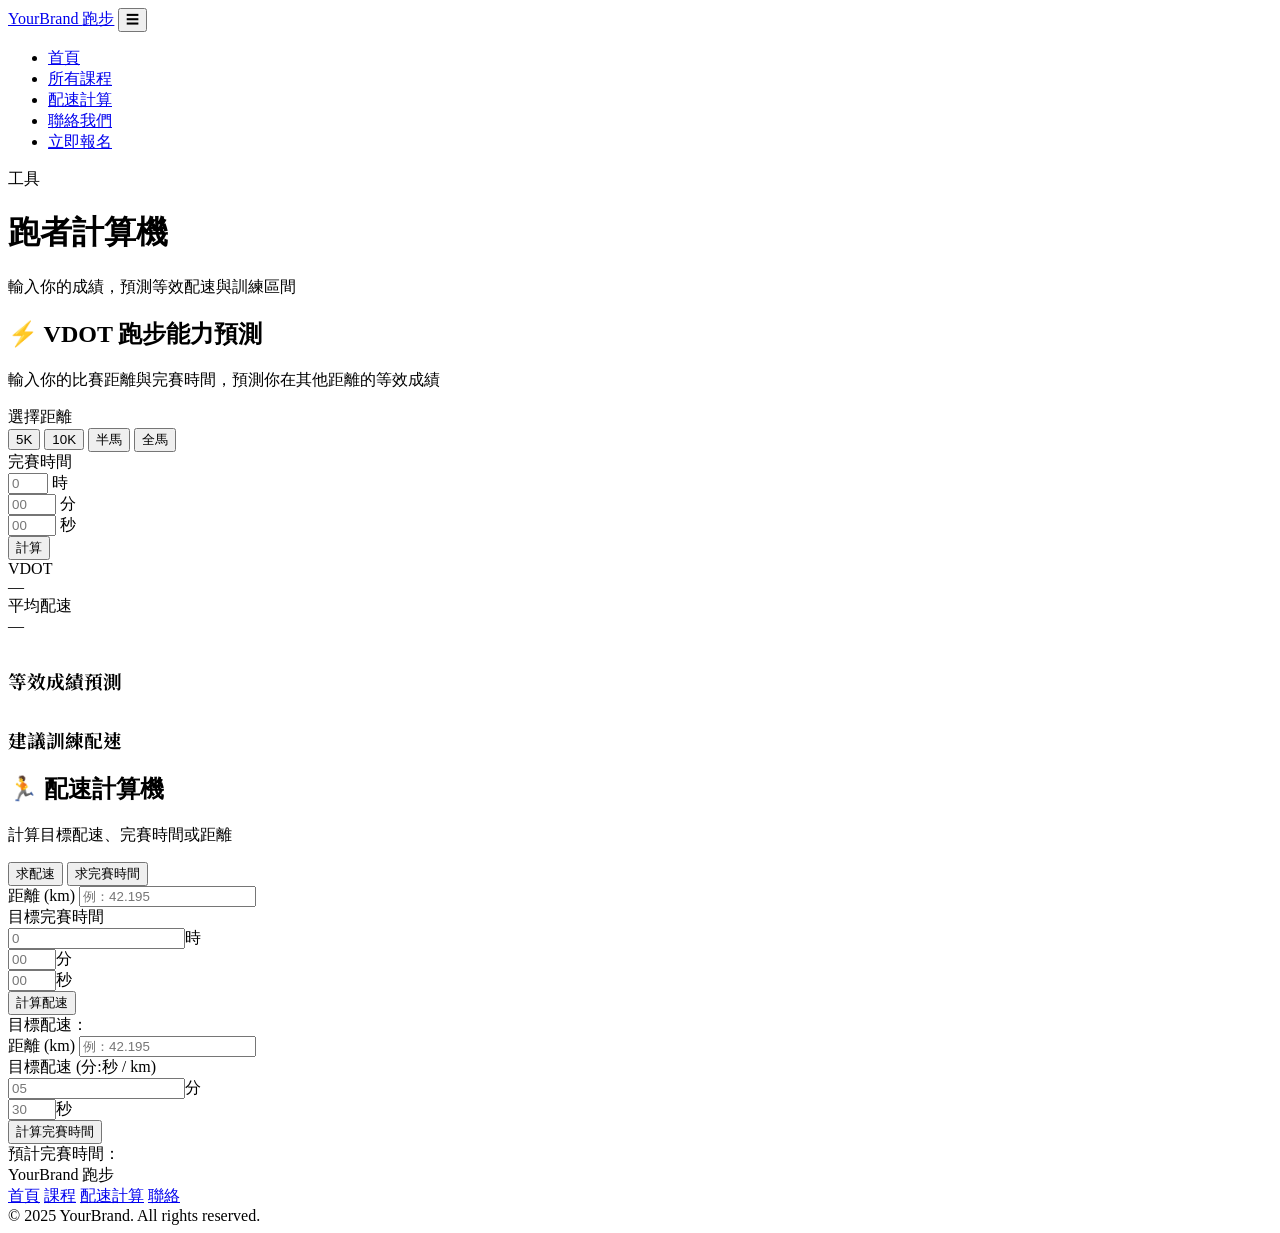
==== calculator.html @ 252d3257 "Add files via upload" ====
<!DOCTYPE html>
<html lang="zh-TW">
<head>
<meta charset="UTF-8">
<meta name="viewport" content="width=device-width, initial-scale=1.0">
<title>配速計算機 - YourBrand 跑步</title>
<link rel="stylesheet" href="css/style.css">
<link href="https://fonts.googleapis.com/css2?family=Noto+Serif+TC:wght@400;700;900&family=Noto+Sans+TC:wght@300;400;500;700&family=DM+Serif+Display&display=swap" rel="stylesheet">
</head>
<body>

<nav id="navbar">
  <a href="index.html" class="nav-logo">YourBrand <span>跑步</span></a>
  <button class="hamburger" id="hamburger">&#9776;</button>
  <ul class="nav-links" id="nav-links">
    <li><a href="index.html">首頁</a></li>
    <li><a href="courses.html">所有課程</a></li>
    <li><a href="calculator.html">配速計算</a></li>
    <li><a href="contact.html">聯絡我們</a></li>
    <li><a href="courses.html" class="nav-cta">立即報名</a></li>
  </ul>
</nav>

<div class="page-header">
  <div class="section-label light">工具</div>
  <h1 class="page-title">跑者計算機</h1>
  <p class="page-sub">輸入你的成績，預測等效配速與訓練區間</p>
</div>

<section class="calc-section">
  <!-- VDOT Calculator -->
  <div class="calc-card reveal">
    <h2 class="calc-title">⚡ VDOT 跑步能力預測</h2>
    <p class="calc-sub">輸入你的比賽距離與完賽時間，預測你在其他距離的等效成績</p>

    <div class="calc-form">
      <div class="form-row">
        <label>選擇距離</label>
        <div class="distance-btns">
          <button class="dist-btn active" data-dist="5">5K</button>
          <button class="dist-btn" data-dist="10">10K</button>
          <button class="dist-btn" data-dist="21.0975">半馬</button>
          <button class="dist-btn" data-dist="42.195">全馬</button>
        </div>
      </div>
      <div class="form-row">
        <label>完賽時間</label>
        <div class="time-inputs">
          <div class="time-input-wrap">
            <input type="number" id="hours" min="0" max="9" placeholder="0" />
            <span>時</span>
          </div>
          <div class="time-input-wrap">
            <input type="number" id="minutes" min="0" max="59" placeholder="00" />
            <span>分</span>
          </div>
          <div class="time-input-wrap">
            <input type="number" id="seconds" min="0" max="59" placeholder="00" />
            <span>秒</span>
          </div>
        </div>
      </div>
      <button class="btn-primary calc-btn" onclick="calcVDOT()">計算</button>
    </div>

    <div id="vdot-result" class="calc-result hidden">
      <div class="result-header">
        <div class="result-vdot">
          <div class="result-label">VDOT</div>
          <div class="result-num" id="vdot-value">—</div>
        </div>
        <div class="result-pace">
          <div class="result-label">平均配速</div>
          <div class="result-num" id="avg-pace">—</div>
        </div>
      </div>
      <h3 style="margin:32px 0 16px;font-family:'Noto Serif TC',serif;">等效成績預測</h3>
      <div class="equiv-grid" id="equiv-grid"></div>
      <h3 style="margin:32px 0 16px;font-family:'Noto Serif TC',serif;">建議訓練配速</h3>
      <div class="training-zones" id="training-zones"></div>
    </div>
  </div>

  <!-- Pace Calculator -->
  <div class="calc-card reveal">
    <h2 class="calc-title">🏃 配速計算機</h2>
    <p class="calc-sub">計算目標配速、完賽時間或距離</p>

    <div class="tab-btns">
      <button class="tab-btn active" onclick="switchTab('pace')">求配速</button>
      <button class="tab-btn" onclick="switchTab('time')">求完賽時間</button>
    </div>

    <!-- Tab: 求配速 -->
    <div id="tab-pace" class="tab-content">
      <div class="form-row">
        <label>距離 (km)</label>
        <input type="number" id="p-dist" placeholder="例：42.195" step="0.001" />
      </div>
      <div class="form-row">
        <label>目標完賽時間</label>
        <div class="time-inputs">
          <div class="time-input-wrap"><input type="number" id="p-h" placeholder="0" min="0" /><span>時</span></div>
          <div class="time-input-wrap"><input type="number" id="p-m" placeholder="00" min="0" max="59" /><span>分</span></div>
          <div class="time-input-wrap"><input type="number" id="p-s" placeholder="00" min="0" max="59" /><span>秒</span></div>
        </div>
      </div>
      <button class="btn-primary calc-btn" onclick="calcPace()">計算配速</button>
      <div id="pace-result" class="simple-result hidden">
        目標配速：<strong id="pace-output"></strong>
      </div>
    </div>

    <!-- Tab: 求完賽時間 -->
    <div id="tab-time" class="tab-content hidden">
      <div class="form-row">
        <label>距離 (km)</label>
        <input type="number" id="t-dist" placeholder="例：42.195" step="0.001" />
      </div>
      <div class="form-row">
        <label>目標配速 (分:秒 / km)</label>
        <div class="time-inputs">
          <div class="time-input-wrap"><input type="number" id="t-m" placeholder="05" min="0" /><span>分</span></div>
          <div class="time-input-wrap"><input type="number" id="t-s" placeholder="30" min="0" max="59" /><span>秒</span></div>
        </div>
      </div>
      <button class="btn-primary calc-btn" onclick="calcTime()">計算完賽時間</button>
      <div id="time-result" class="simple-result hidden">
        預計完賽時間：<strong id="time-output"></strong>
      </div>
    </div>
  </div>
</section>

<footer>
  <div class="footer-inner">
    <div class="footer-brand">YourBrand 跑步</div>
    <div class="footer-links-group">
      <a href="index.html">首頁</a>
      <a href="courses.html">課程</a>
      <a href="calculator.html">配速計算</a>
      <a href="contact.html">聯絡</a>
    </div>
    <div class="footer-copy">© 2025 YourBrand. All rights reserved.</div>
  </div>
</footer>

<script src="js/main.js"></script>
<script>
// ── VDOT Logic ──
let selectedDist = 5;
document.querySelectorAll('.dist-btn').forEach(btn => {
  btn.addEventListener('click', () => {
    document.querySelectorAll('.dist-btn').forEach(b => b.classList.remove('active'));
    btn.classList.add('active');
    selectedDist = parseFloat(btn.dataset.dist);
  });
});

function calcVDOT() {
  const h = parseInt(document.getElementById('hours').value) || 0;
  const m = parseInt(document.getElementById('minutes').value) || 0;
  const s = parseInt(document.getElementById('seconds').value) || 0;
  const totalSec = h * 3600 + m * 60 + s;
  if (totalSec === 0) { alert('請輸入完賽時間'); return; }

  const dist = selectedDist * 1000; // meters
  const t = totalSec / 60; // minutes

  // Jack Daniels VDOT formula
  const vo2 = (-4.60 + 0.182258 * (dist / t) + 0.000104 * Math.pow(dist / t, 2));
  const pct  = (0.8 + 0.1894393 * Math.exp(-0.012778 * t) + 0.2989558 * Math.exp(-0.1932605 * t));
  const vdot = Math.round(vo2 / pct * 10) / 10;

  document.getElementById('vdot-value').textContent = vdot.toFixed(1);
  const pacePerKm = totalSec / (selectedDist);
  document.getElementById('avg-pace').textContent = formatPace(pacePerKm) + '/km';

  // Equivalent races
  const races = [
    { name: '1500m', dist: 1.5 },
    { name: '3000m', dist: 3 },
    { name: '5K', dist: 5 },
    { name: '10K', dist: 10 },
    { name: '半馬', dist: 21.0975 },
    { name: '全馬', dist: 42.195 },
  ];

  const equivGrid = document.getElementById('equiv-grid');
  equivGrid.innerHTML = '';
  races.forEach(r => {
    const predSec = predictTime(vdot, r.dist);
    const el = document.createElement('div');
    el.className = 'equiv-item';
    el.innerHTML = `<div class="equiv-dist">${r.name}</div><div class="equiv-time">${formatTime(predSec)}</div><div class="equiv-pace">${formatPace(predSec / r.dist)}/km</div>`;
    equivGrid.appendChild(el);
  });

  // Training zones (Jack Daniels)
  const zones = [
    { name: 'E 輕鬆跑', pct: [0.59, 0.74], desc: '日常有氧基礎訓練' },
    { name: 'M 馬拉松配速', pct: [0.75, 0.84], desc: '馬拉松比賽配速練習' },
    { name: 'T 節奏跑', pct: [0.83, 0.88], desc: '提升乳酸閾值' },
    { name: 'I 間歇跑', pct: [0.95, 1.00], desc: '提升最大攝氧量' },
    { name: 'R 重複跑', pct: [1.05, 1.15], desc: '提升跑步經濟性' },
  ];

  const zoneEl = document.getElementById('training-zones');
  zoneEl.innerHTML = '';
  const maxPace = pacePerKm;
  zones.forEach(z => {
    const fastPace = maxPace / z.pct[1];
    const slowPace = maxPace / z.pct[0];
    const el = document.createElement('div');
    el.className = 'zone-item';
    el.innerHTML = `
      <div class="zone-name">${z.name}</div>
      <div class="zone-pace">${formatPace(fastPace)} – ${formatPace(slowPace)} /km</div>
      <div class="zone-desc">${z.desc}</div>`;
    zoneEl.appendChild(el);
  });

  document.getElementById('vdot-result').classList.remove('hidden');
}

function predictTime(vdot, dist) {
  // Approximate: iterate to find time T where VDOT matches
  const d = dist * 1000;
  let lo = 60, hi = 36000, mid;
  for (let i = 0; i < 50; i++) {
    mid = (lo + hi) / 2;
    const t = mid / 60;
    const v2 = (-4.60 + 0.182258 * (d / t) + 0.000104 * Math.pow(d / t, 2));
    const p  = (0.8 + 0.1894393 * Math.exp(-0.012778 * t) + 0.2989558 * Math.exp(-0.1932605 * t));
    const v = v2 / p;
    if (v > vdot) lo = mid; else hi = mid;
  }
  return Math.round(mid);
}

function formatTime(sec) {
  const h = Math.floor(sec / 3600);
  const m = Math.floor((sec % 3600) / 60);
  const s = Math.floor(sec % 60);
  if (h > 0) return `${h}:${String(m).padStart(2,'0')}:${String(s).padStart(2,'0')}`;
  return `${m}:${String(s).padStart(2,'0')}`;
}

function formatPace(secPerKm) {
  const m = Math.floor(secPerKm / 60);
  const s = Math.floor(secPerKm % 60);
  return `${m}'${String(s).padStart(2,'0')}"`;
}

// ── Pace Calculator ──
function switchTab(tab) {
  document.querySelectorAll('.tab-btn').forEach((b,i) => b.classList.toggle('active', (i===0&&tab==='pace')||(i===1&&tab==='time')));
  document.getElementById('tab-pace').classList.toggle('hidden', tab !== 'pace');
  document.getElementById('tab-time').classList.toggle('hidden', tab !== 'time');
}

function calcPace() {
  const dist = parseFloat(document.getElementById('p-dist').value);
  const h = parseInt(document.getElementById('p-h').value) || 0;
  const m = parseInt(document.getElementById('p-m').value) || 0;
  const s = parseInt(document.getElementById('p-s').value) || 0;
  const totalSec = h * 3600 + m * 60 + s;
  if (!dist || !totalSec) { alert('請填入距離與時間'); return; }
  const pacePerKm = totalSec / dist;
  document.getElementById('pace-output').textContent = formatPace(pacePerKm) + ' / km';
  document.getElementById('pace-result').classList.remove('hidden');
}

function calcTime() {
  const dist = parseFloat(document.getElementById('t-dist').value);
  const pm = parseInt(document.getElementById('t-m').value) || 0;
  const ps = parseInt(document.getElementById('t-s').value) || 0;
  const pacePerKm = pm * 60 + ps;
  if (!dist || !pacePerKm) { alert('請填入距離與配速'); return; }
  const totalSec = pacePerKm * dist;
  document.getElementById('time-output').textContent = formatTime(totalSec);
  document.getElementById('time-result').classList.remove('hidden');
}
</script>
</body>
</html>
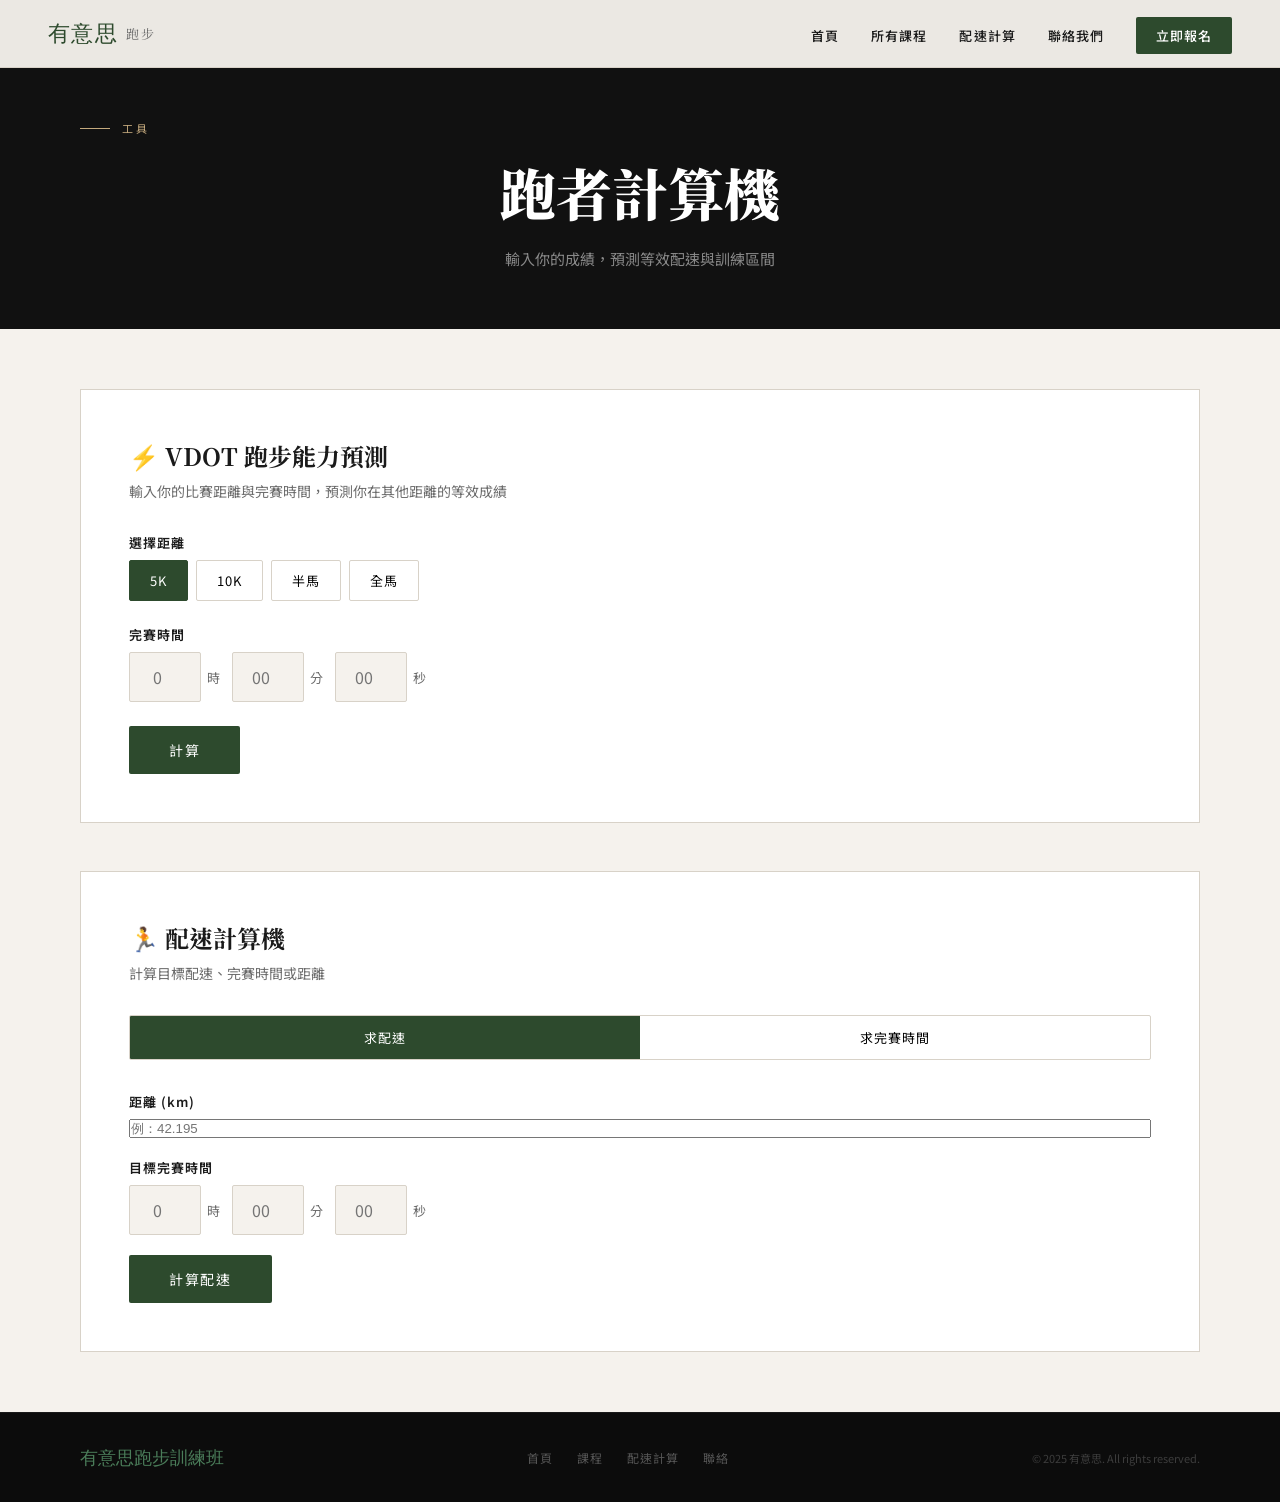
==== commit 57fcccdc: "Add files via upload" ====
--- a/calculator.html
+++ b/calculator.html
@@ -3,14 +3,14 @@
 <head>
 <meta charset="UTF-8">
 <meta name="viewport" content="width=device-width, initial-scale=1.0">
-<title>配速計算機 - YourBrand 跑步</title>
+<title>配速計算機 - 有意思跑步訓練班</title>
 <link rel="stylesheet" href="css/style.css">
 <link href="https://fonts.googleapis.com/css2?family=Noto+Serif+TC:wght@400;700;900&family=Noto+Sans+TC:wght@300;400;500;700&family=DM+Serif+Display&display=swap" rel="stylesheet">
 </head>
 <body>
 
 <nav id="navbar">
-  <a href="index.html" class="nav-logo">YourBrand <span>跑步</span></a>
+  <a href="index.html" class="nav-logo">有意思 <span>跑步</span></a>
   <button class="hamburger" id="hamburger">&#9776;</button>
   <ul class="nav-links" id="nav-links">
     <li><a href="index.html">首頁</a></li>
@@ -134,14 +134,14 @@
 
 <footer>
   <div class="footer-inner">
-    <div class="footer-brand">YourBrand 跑步</div>
+    <div class="footer-brand">有意思跑步訓練班</div>
     <div class="footer-links-group">
       <a href="index.html">首頁</a>
       <a href="courses.html">課程</a>
       <a href="calculator.html">配速計算</a>
       <a href="contact.html">聯絡</a>
     </div>
-    <div class="footer-copy">© 2025 YourBrand. All rights reserved.</div>
+    <div class="footer-copy">© 2025 有意思. All rights reserved.</div>
   </div>
 </footer>
 
--- a/css/style.css
+++ b/css/style.css
@@ -0,0 +1,457 @@
+:root {
+  --black: #111111;
+  --off-white: #f5f2ed;
+  --cream: #ede9e0;
+  --earth: #8b6f47;
+  --earth-light: #c4a97d;
+  --forest: #2d4a2d;
+  --forest-light: #4a7c59;
+  --rust: #b85c38;
+  --text: #1a1a1a;
+  --muted: #6b6b6b;
+  --border: #d8d2c8;
+}
+
+* { margin: 0; padding: 0; box-sizing: border-box; }
+html { scroll-behavior: smooth; }
+body { font-family: 'Noto Sans TC', sans-serif; background: var(--off-white); color: var(--text); overflow-x: hidden; }
+img { max-width: 100%; display: block; }
+
+/* ── NAV ── */
+nav {
+  position: fixed; top: 0; left: 0; right: 0; z-index: 100;
+  display: flex; align-items: center; justify-content: space-between;
+  padding: 0 48px; height: 68px;
+  background: rgba(245,242,237,0.96);
+  backdrop-filter: blur(12px);
+  border-bottom: 1px solid var(--border);
+  transition: box-shadow .3s;
+}
+nav.scrolled { box-shadow: 0 2px 20px rgba(0,0,0,0.08); }
+.nav-logo {
+  font-family: 'DM Serif Display', serif;
+  font-size: 22px; letter-spacing: 0.06em;
+  color: var(--forest); text-decoration: none;
+  display: flex; align-items: center; gap: 8px;
+}
+.nav-logo span {
+  font-family: 'Noto Serif TC', serif;
+  font-size: 13px; color: var(--muted);
+  font-weight: 400; letter-spacing: 0.15em;
+}
+.nav-links { display: flex; align-items: center; gap: 32px; list-style: none; }
+.nav-links a { font-size: 13px; letter-spacing: 0.08em; color: var(--text); text-decoration: none; transition: color .2s; font-weight: 500; }
+.nav-links a:hover { color: var(--forest); }
+.nav-cta { background: var(--forest) !important; color: #fff !important; padding: 9px 20px; border-radius: 2px; }
+.nav-cta:hover { background: var(--forest-light) !important; }
+.hamburger { display: none; background: none; border: none; font-size: 24px; cursor: pointer; color: var(--text); }
+
+/* ── HERO ── */
+.hero {
+  min-height: 100vh;
+  display: grid; grid-template-columns: 1fr 1fr;
+  padding-top: 68px;
+}
+.hero-left {
+  display: flex; flex-direction: column; justify-content: center;
+  padding: 80px 60px 80px 80px;
+}
+.hero-tag {
+  display: inline-block;
+  font-size: 11px; letter-spacing: 0.25em; color: var(--earth);
+  text-transform: uppercase;
+  border-left: 2px solid var(--earth); padding-left: 12px;
+  margin-bottom: 32px;
+  animation: fadeUp .8s ease both;
+}
+.hero-title {
+  font-family: 'Noto Serif TC', serif;
+  font-size: clamp(40px, 5vw, 68px);
+  font-weight: 900; line-height: 1.15; color: var(--black);
+  margin-bottom: 24px;
+  animation: fadeUp .8s .1s ease both;
+}
+.hero-title em { font-style: normal; color: var(--forest); }
+.hero-sub {
+  font-size: 15px; line-height: 2; color: var(--muted);
+  max-width: 400px; margin-bottom: 48px;
+  animation: fadeUp .8s .2s ease both;
+}
+.hero-btns { display: flex; gap: 16px; animation: fadeUp .8s .3s ease both; }
+.hero-stats {
+  display: flex; gap: 40px;
+  margin-top: 60px; padding-top: 40px;
+  border-top: 1px solid var(--border);
+  animation: fadeUp .8s .4s ease both;
+}
+.stat-num { font-family: 'DM Serif Display', serif; font-size: 36px; color: var(--forest); line-height: 1; }
+.stat-label { font-size: 12px; color: var(--muted); letter-spacing: 0.1em; margin-top: 4px; }
+.hero-right { position: relative; overflow: hidden; animation: fadeIn 1s .2s ease both; }
+.hero-visual {
+  width: 100%; height: 100%;
+  background: linear-gradient(160deg, #2d4a2d 0%, #4a7c59 40%, #8b6f47 100%);
+  display: flex; align-items: center; justify-content: center;
+  position: relative;
+}
+.hero-kanji {
+  font-family: 'Noto Serif TC', serif;
+  font-size: 120px; color: rgba(255,255,255,0.1);
+  font-weight: 900; text-align: center; user-select: none;
+}
+.hero-badge {
+  position: absolute; bottom: 40px; left: 40px;
+  background: rgba(245,242,237,0.95); backdrop-filter: blur(8px);
+  padding: 16px 24px; border-left: 3px solid var(--earth);
+}
+.hero-badge p { font-family: 'Noto Serif TC', serif; font-size: 14px; line-height: 1.7; }
+
+/* ── MARQUEE ── */
+.marquee-wrap { overflow: hidden; background: var(--forest); padding: 14px 0; }
+.marquee-track {
+  display: flex; gap: 48px; width: max-content;
+  animation: marquee 22s linear infinite;
+}
+.marquee-track span { font-size: 12px; letter-spacing: 0.2em; color: rgba(255,255,255,0.65); text-transform: uppercase; }
+.marquee-track strong { color: var(--earth-light); }
+
+/* ── BUTTONS ── */
+.btn-primary {
+  background: var(--forest); color: #fff;
+  padding: 14px 32px; font-size: 13px; letter-spacing: 0.12em;
+  border: none; cursor: pointer; text-decoration: none;
+  display: inline-block; transition: all .3s; border-radius: 2px;
+  font-family: 'Noto Sans TC', sans-serif;
+}
+.btn-primary:hover { background: var(--forest-light); transform: translateY(-2px); }
+.btn-secondary {
+  background: transparent; color: var(--forest);
+  padding: 14px 32px; font-size: 13px; letter-spacing: 0.12em;
+  border: 1.5px solid var(--forest); cursor: pointer;
+  text-decoration: none; display: inline-block; transition: all .3s; border-radius: 2px;
+}
+.btn-secondary:hover { background: var(--forest); color: #fff; transform: translateY(-2px); }
+.btn-large { padding: 18px 48px; font-size: 16px; }
+
+/* ── SECTION COMMON ── */
+.section-label {
+  font-size: 11px; letter-spacing: 0.3em; color: var(--earth);
+  text-transform: uppercase; display: flex; align-items: center; gap: 12px;
+  margin-bottom: 16px;
+}
+.section-label::before { content: ''; display: block; width: 30px; height: 1px; background: var(--earth); }
+.section-label.light { color: var(--earth-light); }
+.section-label.light::before { background: var(--earth-light); }
+.section-title { font-family: 'Noto Serif TC', serif; font-size: clamp(26px, 3.5vw, 42px); font-weight: 700; line-height: 1.3; color: var(--black); margin-bottom: 24px; }
+.section-title.light { color: #fff; }
+
+/* ── ABOUT ── */
+.about {
+  display: grid; grid-template-columns: 1fr 1fr;
+  gap: 80px; align-items: center;
+  padding: 100px 80px; background: var(--cream);
+}
+.about-img-box {
+  width: 100%; aspect-ratio: 4/5;
+  background: linear-gradient(180deg, #4a7c59 0%, #2d4a2d 100%);
+  display: flex; align-items: center; justify-content: center;
+}
+.big-char {
+  font-family: 'Noto Serif TC', serif;
+  font-size: 100px; font-weight: 900;
+  color: rgba(255,255,255,0.12); text-align: center; line-height: 1.1;
+}
+.about-visual { position: relative; }
+.about-img-accent {
+  position: absolute; top: -20px; right: -20px;
+  width: 100px; height: 100px;
+  border: 2px solid var(--earth-light); z-index: -1;
+}
+.about-text p { font-size: 15px; line-height: 2; color: var(--muted); margin-bottom: 20px; }
+.about-text strong { color: var(--text); }
+.philo-grid { display: grid; grid-template-columns: 1fr 1fr; gap: 20px; margin-top: 32px; }
+.philo-card {
+  padding: 24px; border: 1px solid var(--border);
+  background: var(--off-white); position: relative;
+}
+.philo-card::before {
+  content: attr(data-char);
+  font-family: 'Noto Serif TC', serif;
+  font-size: 48px; font-weight: 900; color: var(--forest);
+  opacity: 0.1; position: absolute; top: 8px; right: 12px; line-height: 1;
+}
+.philo-card h4 { font-family: 'Noto Serif TC', serif; font-size: 18px; color: var(--forest); margin-bottom: 8px; }
+.philo-card p { font-size: 13px; color: var(--muted); line-height: 1.8; }
+
+/* ── FEATURES ── */
+.features { background: var(--black); padding: 100px 80px; }
+.features-grid { display: grid; grid-template-columns: repeat(3,1fr); gap: 1px; margin-top: 60px; background: #2a2a2a; }
+.feature-card { background: var(--black); padding: 48px 32px; transition: background .3s; }
+.feature-card:hover { background: #161616; }
+.feature-icon { font-size: 32px; margin-bottom: 24px; }
+.feature-card h3 { font-family: 'Noto Serif TC', serif; font-size: 20px; color: #fff; margin-bottom: 16px; }
+.feature-card p { font-size: 14px; line-height: 1.9; color: rgba(255,255,255,0.45); margin-bottom: 20px; }
+.feature-card ul { list-style: none; }
+.feature-card ul li {
+  font-size: 13px; color: rgba(255,255,255,0.55);
+  padding: 7px 0; border-bottom: 1px solid #222;
+  display: flex; align-items: center; gap: 8px;
+}
+.feature-card ul li::before { content: '✓'; color: var(--forest-light); font-size: 11px; }
+.feature-btn {
+  display: inline-block; margin-top: 28px;
+  padding: 10px 20px; font-size: 12px; letter-spacing: 0.12em;
+  color: var(--earth-light); border: 1px solid var(--earth);
+  text-decoration: none; transition: all .3s;
+}
+.feature-btn:hover { background: var(--earth); color: #fff; }
+
+/* ── QUOTE ── */
+.quote-section { background: var(--earth); padding: 80px; text-align: center; }
+.quote-text {
+  font-family: 'Noto Serif TC', serif; font-size: clamp(18px, 2.5vw, 26px);
+  color: #fff; line-height: 2; font-weight: 400;
+  max-width: 680px; margin: 0 auto 20px; font-style: normal;
+}
+.quote-text em { font-style: normal; color: rgba(255,255,255,0.7); }
+.quote-author { font-size: 12px; letter-spacing: 0.2em; color: rgba(255,255,255,0.55); text-transform: uppercase; }
+
+/* ── COURSES PREVIEW ── */
+.courses-preview { padding: 100px 80px; background: var(--off-white); }
+.courses-grid { display: grid; grid-template-columns: repeat(3,1fr); gap: 28px; margin-top: 60px; }
+.course-card {
+  background: #fff; border: 1px solid var(--border);
+  display: flex; flex-direction: column;
+  transition: transform .3s, box-shadow .3s;
+}
+.course-card:hover { transform: translateY(-8px); box-shadow: 0 20px 40px rgba(0,0,0,0.08); }
+.course-img-box {
+  width: 100%; aspect-ratio: 16/9;
+  display: flex; align-items: center; justify-content: center;
+}
+.course-img-box span { font-family: 'Noto Serif TC', serif; font-size: 40px; color: rgba(255,255,255,0.18); font-weight: 900; }
+.course-tags { display: flex; flex-wrap: wrap; gap: 8px; padding: 20px 20px 0; }
+.tag {
+  font-size: 10px; letter-spacing: 0.12em;
+  color: var(--forest); background: rgba(45,74,45,0.08);
+  padding: 4px 10px; border-radius: 1px; text-transform: uppercase;
+}
+.course-body { padding: 16px 20px 24px; flex: 1; display: flex; flex-direction: column; }
+.course-body h3 { font-family: 'Noto Serif TC', serif; font-size: 18px; color: var(--black); margin-bottom: 12px; }
+.course-body ul { list-style: none; flex: 1; }
+.course-body ul li {
+  font-size: 13px; color: var(--muted);
+  padding: 6px 0; border-bottom: 1px solid var(--border);
+  display: flex; gap: 8px; line-height: 1.5;
+}
+.course-body ul li span { color: var(--forest); font-weight: 700; flex-shrink: 0; }
+.course-btn {
+  display: inline-block; margin-top: 20px;
+  padding: 11px 20px; font-size: 12px; letter-spacing: 0.12em;
+  color: var(--forest); border: 1.5px solid var(--forest);
+  text-decoration: none; text-align: center; transition: all .3s;
+}
+.course-btn:hover { background: var(--forest); color: #fff; }
+
+/* ── CTA BANNER ── */
+.cta-banner {
+  background: var(--black); padding: 80px;
+  text-align: center;
+}
+.cta-banner h2 { font-family: 'Noto Serif TC', serif; font-size: clamp(24px, 3vw, 36px); color: #fff; margin-bottom: 12px; }
+.cta-banner p { font-size: 15px; color: rgba(255,255,255,0.5); margin-bottom: 32px; }
+
+/* ── PAGE HEADER ── */
+.page-header {
+  padding: 120px 80px 60px;
+  background: var(--black); text-align: center;
+}
+.page-title {
+  font-family: 'Noto Serif TC', serif;
+  font-size: clamp(32px, 5vw, 56px);
+  font-weight: 900; color: #fff; margin-bottom: 16px;
+}
+.page-sub { font-size: 15px; color: rgba(255,255,255,0.5); }
+
+/* ── COURSE DETAIL ── */
+.course-detail { padding: 80px; display: flex; flex-direction: column; gap: 80px; }
+.course-detail-card { display: grid; grid-template-columns: 380px 1fr; gap: 60px; align-items: center; }
+.course-detail-card.reverse { direction: rtl; }
+.course-detail-card.reverse > * { direction: ltr; }
+.cdc-visual {
+  position: relative; aspect-ratio: 3/4;
+  display: flex; align-items: center; justify-content: center; border-radius: 2px;
+}
+.cdc-icon { font-size: 64px; }
+.cdc-label {
+  position: absolute; top: 20px; right: 20px;
+  background: var(--earth); color: #fff;
+  font-size: 11px; letter-spacing: 0.15em; padding: 5px 12px;
+  text-transform: uppercase;
+}
+.free-label { background: var(--forest-light) !important; }
+.cdc-tags { display: flex; flex-wrap: wrap; gap: 8px; margin-bottom: 16px; }
+.cdc-body h2 { font-family: 'Noto Serif TC', serif; font-size: 32px; font-weight: 700; margin-bottom: 16px; }
+.cdc-desc { font-size: 15px; line-height: 1.9; color: var(--muted); margin-bottom: 28px; }
+.cdc-features { display: flex; flex-direction: column; gap: 12px; margin-bottom: 32px; }
+.cdc-feature { display: flex; gap: 10px; font-size: 14px; color: var(--text); align-items: flex-start; line-height: 1.5; }
+
+/* ── FAQ ── */
+.faq { padding: 80px; background: var(--cream); }
+.faq-list { max-width: 720px; margin-top: 40px; }
+.faq-item { border-bottom: 1px solid var(--border); }
+.faq-q {
+  width: 100%; text-align: left; background: none; border: none;
+  padding: 20px 0; font-size: 15px; font-weight: 600;
+  cursor: pointer; color: var(--text);
+  display: flex; justify-content: space-between; align-items: center;
+  font-family: 'Noto Sans TC', sans-serif;
+  transition: color .2s;
+}
+.faq-q:hover { color: var(--forest); }
+.faq-q span { font-size: 20px; color: var(--earth); transition: transform .3s; }
+.faq-q.open span { transform: rotate(45deg); }
+.faq-a { font-size: 14px; line-height: 1.9; color: var(--muted); padding-bottom: 20px; display: none; }
+.faq-a.open { display: block; }
+
+/* ── CALCULATOR ── */
+.calc-section { padding: 60px 80px; display: flex; flex-direction: column; gap: 48px; }
+.calc-card { background: #fff; border: 1px solid var(--border); padding: 48px; }
+.calc-title { font-family: 'Noto Serif TC', serif; font-size: 24px; font-weight: 700; margin-bottom: 8px; }
+.calc-sub { font-size: 14px; color: var(--muted); margin-bottom: 32px; }
+.calc-form { display: flex; flex-direction: column; gap: 24px; }
+.form-row { display: flex; flex-direction: column; gap: 8px; }
+.form-row label { font-size: 13px; font-weight: 600; letter-spacing: 0.08em; color: var(--text); }
+.distance-btns { display: flex; gap: 8px; flex-wrap: wrap; }
+.dist-btn {
+  padding: 10px 20px; font-size: 13px; letter-spacing: 0.08em;
+  border: 1.5px solid var(--border); background: none; cursor: pointer;
+  transition: all .2s; border-radius: 2px; font-family: 'Noto Sans TC', sans-serif;
+}
+.dist-btn.active { background: var(--forest); color: #fff; border-color: var(--forest); }
+.dist-btn:hover:not(.active) { border-color: var(--forest); color: var(--forest); }
+.time-inputs { display: flex; gap: 12px; align-items: center; }
+.time-input-wrap { display: flex; align-items: center; gap: 6px; }
+.time-input-wrap input {
+  width: 72px; padding: 12px; font-size: 16px; text-align: center;
+  border: 1.5px solid var(--border); background: var(--off-white);
+  border-radius: 2px; font-family: 'Noto Sans TC', sans-serif;
+}
+.time-input-wrap input:focus { outline: none; border-color: var(--forest); }
+.time-input-wrap span { font-size: 13px; color: var(--muted); }
+.calc-btn { align-self: flex-start; padding: 14px 40px; font-size: 14px; }
+.calc-result { margin-top: 40px; padding-top: 40px; border-top: 1px solid var(--border); }
+.result-header { display: flex; gap: 48px; }
+.result-label { font-size: 11px; letter-spacing: 0.2em; color: var(--muted); text-transform: uppercase; margin-bottom: 6px; }
+.result-num { font-family: 'DM Serif Display', serif; font-size: 48px; color: var(--forest); line-height: 1; }
+.equiv-grid { display: grid; grid-template-columns: repeat(3,1fr); gap: 1px; background: var(--border); }
+.equiv-item { background: var(--off-white); padding: 20px; }
+.equiv-dist { font-size: 12px; letter-spacing: 0.1em; color: var(--muted); margin-bottom: 4px; }
+.equiv-time { font-family: 'DM Serif Display', serif; font-size: 24px; color: var(--black); }
+.equiv-pace { font-size: 12px; color: var(--muted); margin-top: 4px; }
+.training-zones { display: flex; flex-direction: column; gap: 1px; }
+.zone-item { background: var(--off-white); padding: 16px 20px; display: grid; grid-template-columns: 140px 1fr 1fr; align-items: center; gap: 16px; }
+.zone-name { font-weight: 600; font-size: 14px; }
+.zone-pace { font-family: 'DM Serif Display', serif; font-size: 18px; color: var(--forest); }
+.zone-desc { font-size: 13px; color: var(--muted); }
+.tab-btns { display: flex; gap: 0; margin-bottom: 32px; border: 1.5px solid var(--border); border-radius: 2px; overflow: hidden; }
+.tab-btn { flex: 1; padding: 12px; font-size: 13px; letter-spacing: 0.08em; border: none; background: none; cursor: pointer; transition: all .2s; font-family: 'Noto Sans TC', sans-serif; }
+.tab-btn.active { background: var(--forest); color: #fff; }
+.tab-content { display: flex; flex-direction: column; gap: 20px; }
+.simple-result { margin-top: 16px; padding: 20px; background: var(--cream); font-size: 16px; }
+.simple-result strong { font-family: 'DM Serif Display', serif; font-size: 28px; color: var(--forest); margin-left: 8px; }
+
+/* ── CONTACT ── */
+.contact-section { display: grid; grid-template-columns: 1fr 1fr; gap: 80px; padding: 80px; }
+.contact-items { display: flex; flex-direction: column; gap: 16px; margin-top: 32px; }
+.contact-item { display: flex; align-items: center; gap: 16px; padding: 20px; border: 1px solid var(--border); transition: border-color .3s; }
+.contact-item:hover { border-color: var(--earth); }
+.ci-icon { font-size: 24px; }
+.ci-label { font-size: 10px; letter-spacing: 0.2em; color: var(--muted); text-transform: uppercase; margin-bottom: 4px; }
+.ci-value { font-size: 15px; color: var(--text); text-decoration: none; transition: color .2s; }
+.ci-value:hover { color: var(--forest); }
+.social-links { display: flex; flex-direction: column; gap: 12px; }
+.social-link { display: flex; align-items: center; gap: 16px; padding: 16px 20px; border: 1px solid var(--border); text-decoration: none; transition: all .3s; }
+.social-link:hover { border-color: var(--earth); background: rgba(139,111,71,0.04); }
+.si-icon { font-size: 24px; }
+.si-name { font-size: 14px; color: var(--text); font-weight: 500; }
+.si-handle { font-size: 12px; color: var(--muted); margin-top: 2px; }
+.contact-form { display: flex; flex-direction: column; gap: 20px; }
+.form-group { display: flex; flex-direction: column; gap: 6px; }
+.form-group label { font-size: 13px; font-weight: 600; letter-spacing: 0.06em; }
+.form-group input, .form-group select, .form-group textarea {
+  padding: 13px 16px; border: 1.5px solid var(--border);
+  background: var(--cream); font-size: 14px;
+  border-radius: 2px; transition: border-color .2s;
+  font-family: 'Noto Sans TC', sans-serif;
+}
+.form-group input:focus, .form-group select:focus, .form-group textarea:focus {
+  outline: none; border-color: var(--forest);
+}
+.form-group textarea { resize: vertical; }
+.form-success {
+  padding: 24px; background: rgba(45,74,45,0.08);
+  border: 1px solid var(--forest-light);
+  font-size: 16px; color: var(--forest); border-radius: 2px;
+}
+
+/* ── FOOTER ── */
+footer { background: #0c0c0c; padding: 32px 80px; border-top: 1px solid #1a1a1a; }
+.footer-inner { display: flex; align-items: center; justify-content: space-between; }
+.footer-brand { font-family: 'DM Serif Display', serif; font-size: 18px; color: var(--forest-light); }
+.footer-links-group { display: flex; gap: 24px; }
+.footer-links-group a { font-size: 12px; color: rgba(255,255,255,0.3); text-decoration: none; letter-spacing: 0.08em; transition: color .2s; }
+.footer-links-group a:hover { color: rgba(255,255,255,0.7); }
+.footer-copy { font-size: 11px; color: rgba(255,255,255,0.2); }
+
+/* ── UTILS ── */
+.hidden { display: none !important; }
+.reveal { opacity: 0; transform: translateY(28px); transition: opacity .8s ease, transform .8s ease; }
+.reveal.visible { opacity: 1; transform: none; }
+
+/* ── ANIMATIONS ── */
+@keyframes fadeUp { from { opacity:0; transform:translateY(24px); } to { opacity:1; transform:none; } }
+@keyframes fadeIn { from { opacity:0; } to { opacity:1; } }
+@keyframes marquee { from { transform:translateX(0); } to { transform:translateX(-50%); } }
+
+/* ── MOBILE ── */
+@media (max-width: 1024px) {
+  nav { padding: 0 24px; }
+  .hamburger { display: block; }
+  .nav-links {
+    display: none; flex-direction: column;
+    position: absolute; top: 68px; left: 0; right: 0;
+    background: var(--off-white); border-bottom: 1px solid var(--border);
+    padding: 20px 24px; gap: 0;
+  }
+  .nav-links.open { display: flex; }
+  .nav-links li { border-bottom: 1px solid var(--border); }
+  .nav-links a { display: block; padding: 14px 0; }
+  .nav-cta { margin: 12px 0; display: block; text-align: center; }
+  .hero { grid-template-columns: 1fr; }
+  .hero-right { display: none; }
+  .hero-left { padding: 60px 24px; }
+  .about { grid-template-columns: 1fr; padding: 60px 24px; gap: 40px; }
+  .about-img-box { display: none; }
+  .features { padding: 60px 24px; }
+  .features-grid { grid-template-columns: 1fr; }
+  .courses-preview { padding: 60px 24px; }
+  .courses-grid { grid-template-columns: 1fr; }
+  .quote-section { padding: 60px 24px; }
+  .cta-banner { padding: 60px 24px; }
+  .page-header { padding: 100px 24px 48px; }
+  .course-detail { padding: 40px 24px; gap: 48px; }
+  .course-detail-card { grid-template-columns: 1fr; }
+  .course-detail-card.reverse { direction: ltr; }
+  .cdc-visual { display: none; }
+  .faq { padding: 60px 24px; }
+  .calc-section { padding: 40px 24px; }
+  .calc-card { padding: 32px 24px; }
+  .equiv-grid { grid-template-columns: repeat(2,1fr); }
+  .zone-item { grid-template-columns: 1fr; gap: 4px; }
+  .contact-section { grid-template-columns: 1fr; padding: 40px 24px; gap: 48px; }
+  footer { padding: 24px; }
+  .footer-inner { flex-direction: column; gap: 16px; text-align: center; }
+  .footer-links-group { flex-wrap: wrap; justify-content: center; }
+  .philo-grid { grid-template-columns: 1fr; }
+  .hero-stats { flex-wrap: wrap; gap: 24px; }
+}
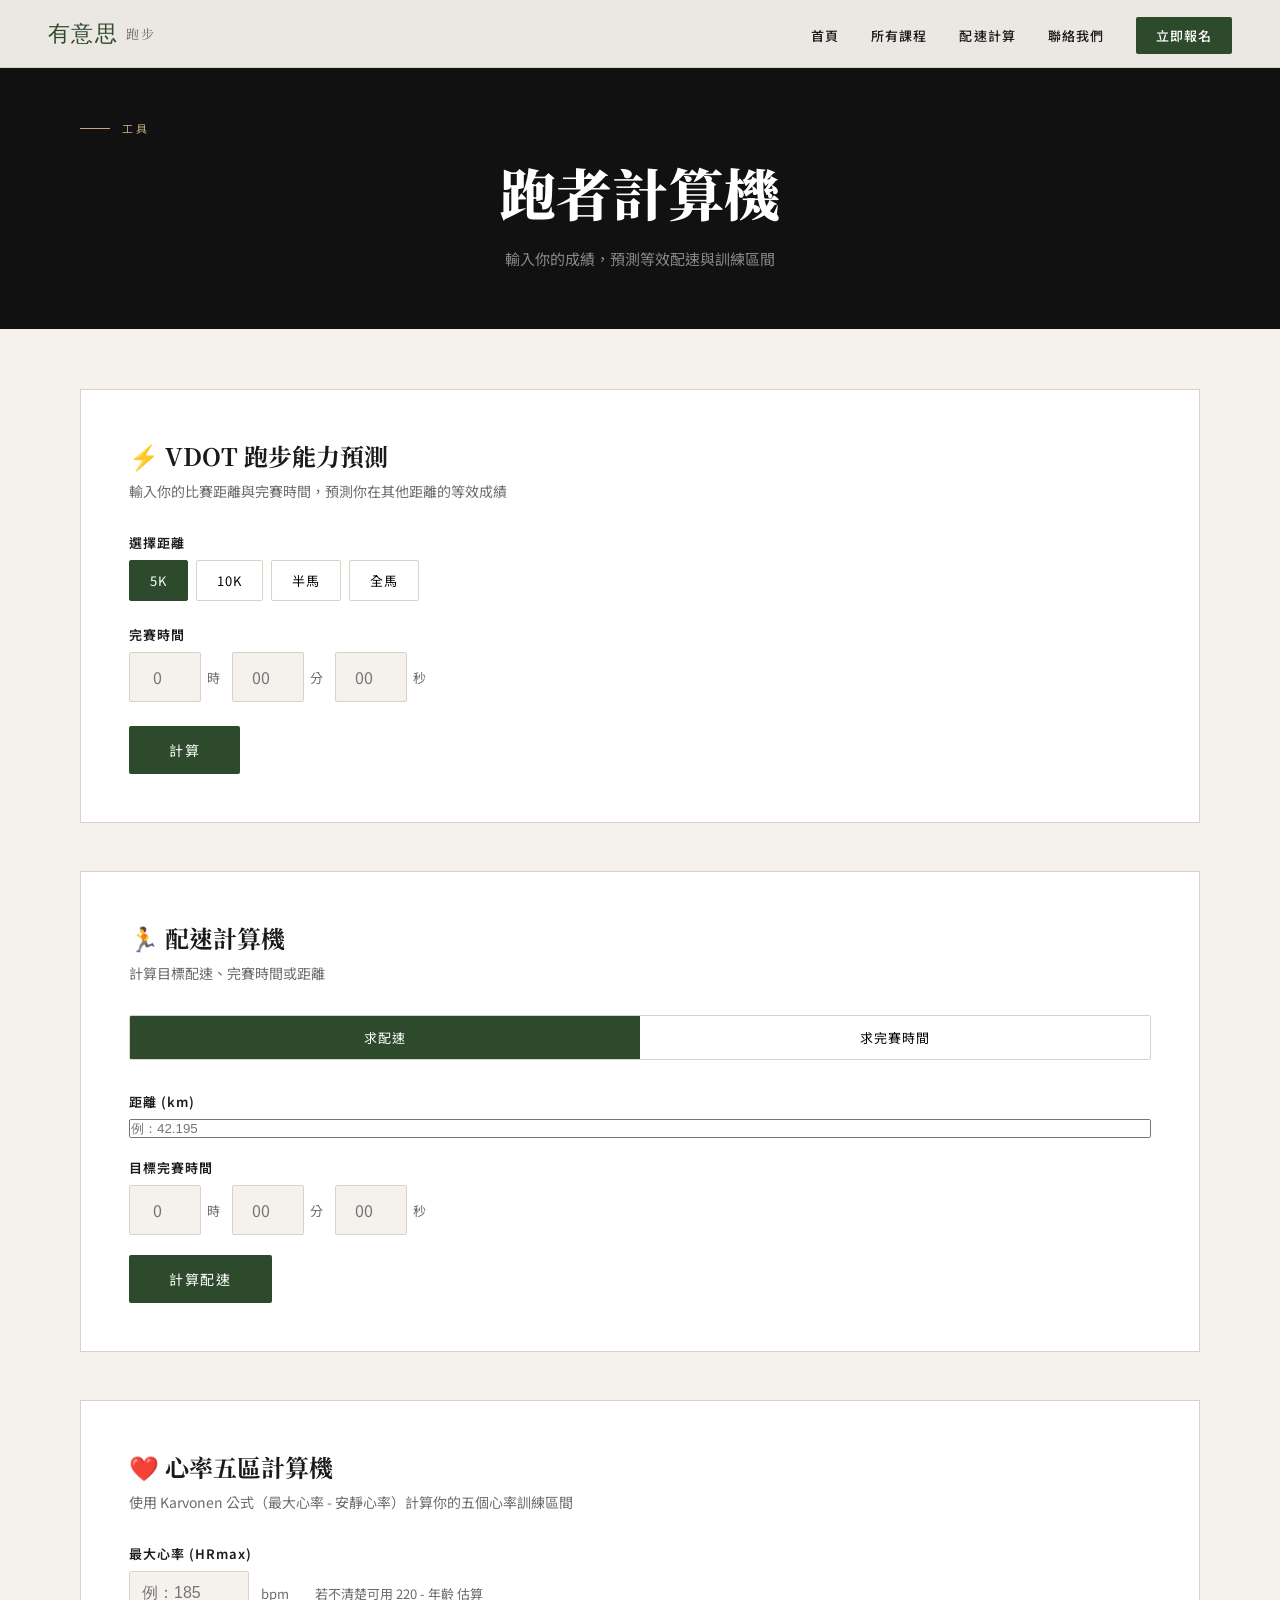
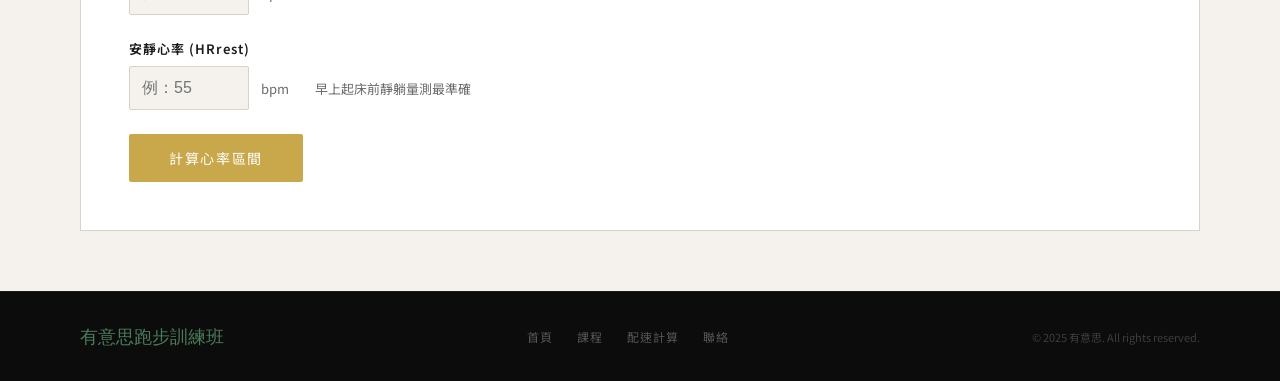
==== commit cc862c67: "Add files via upload" ====
--- a/calculator.html
+++ b/calculator.html
@@ -130,6 +130,33 @@
       </div>
     </div>
   </div>
+
+  <!-- Heart Rate Zone Calculator -->
+  <div class="calc-card reveal">
+    <h2 class="calc-title">❤️ 心率五區計算機</h2>
+    <p class="calc-sub">使用 Karvonen 公式（最大心率 - 安靜心率）計算你的五個心率訓練區間</p>
+    <div class="calc-form">
+      <div class="form-row">
+        <label>最大心率 (HRmax)</label>
+        <div style="display:flex;align-items:center;gap:12px;">
+          <input type="number" id="max-hr" placeholder="例：185" style="width:120px;padding:12px;border:1.5px solid var(--border);background:var(--off-white);border-radius:2px;font-size:16px;" />
+          <span style="font-size:13px;color:var(--muted)">bpm　　若不清楚可用 220 - 年齡 估算</span>
+        </div>
+      </div>
+      <div class="form-row">
+        <label>安靜心率 (HRrest)</label>
+        <div style="display:flex;align-items:center;gap:12px;">
+          <input type="number" id="rest-hr" placeholder="例：55" style="width:120px;padding:12px;border:1.5px solid var(--border);background:var(--off-white);border-radius:2px;font-size:16px;" />
+          <span style="font-size:13px;color:var(--muted)">bpm　　早上起床前靜躺量測最準確</span>
+        </div>
+      </div>
+      <button class="btn-primary calc-btn" onclick="calcHRZones()" style="background:#c8a84b;">計算心率區間</button>
+    </div>
+    <div id="hr-result-wrap" class="hidden" style="margin-top:32px;padding-top:32px;border-top:1px solid var(--border);">
+      <div id="hr-formula" style="font-size:13px;color:var(--muted);margin-bottom:20px;"></div>
+      <div id="hr-zone-result"></div>
+    </div>
+  </div>
 </section>
 
 <footer>
@@ -284,3 +311,42 @@
 </script>
 </body>
 </html>
+<script>
+// ── Heart Rate Zone Calculator (Karvonen) ──
+function calcHRZones() {
+  const maxHR = parseInt(document.getElementById('max-hr').value);
+  const restHR = parseInt(document.getElementById('rest-hr').value);
+  if (!maxHR || !restHR || maxHR <= restHR) {
+    alert('請確認最大心率大於安靜心率'); return;
+  }
+  const hrr = maxHR - restHR; // Heart Rate Reserve
+  const zones = [
+    { name: 'Zone 1', label: '恢復 / 輕鬆跑', pct: [0.50, 0.60], color: '#4CAF50', desc: '暖身、恢復跑，感覺非常輕鬆，可輕鬆說話' },
+    { name: 'Zone 2', label: '有氧基礎', pct: [0.60, 0.70], color: '#8BC34A', desc: '建立有氧基礎，可說話但需稍微喘氣' },
+    { name: 'Zone 3', label: '節奏跑', pct: [0.70, 0.80], color: '#FFC107', desc: '馬拉松配速區，說話困難但尚可' },
+    { name: 'Zone 4', label: '乳酸閾值', pct: [0.80, 0.90], color: '#FF9800', desc: '提升乳酸閾值，說話非常困難' },
+    { name: 'Zone 5', label: '最大攝氧量', pct: [0.90, 1.00], color: '#F44336', desc: '全力衝刺，無法說話，只能短時間維持' },
+  ];
+  let html = '';
+  zones.forEach(z => {
+    const low = Math.round(z.pct[0] * hrr + restHR);
+    const high = Math.round(z.pct[1] * hrr + restHR);
+    const pctLow = Math.round(z.pct[0] * 100);
+    const pctHigh = Math.round(z.pct[1] * 100);
+    html += `
+      <div class="hr-zone-item">
+        <div class="hz-color" style="background:${z.color}"></div>
+        <div class="hz-main">
+          <div class="hz-name">${z.name} <span class="hz-label">${z.label}</span></div>
+          <div class="hz-bpm">${low} – ${high} <span>bpm</span></div>
+          <div class="hz-desc">${z.desc}</div>
+        </div>
+        <div class="hz-pct">${pctLow}–${pctHigh}%</div>
+      </div>`;
+  });
+  document.getElementById('hr-zone-result').innerHTML = html;
+  document.getElementById('hr-result-wrap').classList.remove('hidden');
+  document.getElementById('hr-formula').textContent =
+    `HRR = ${maxHR} - ${restHR} = ${hrr} bpm`;
+}
+</script>
--- a/css/style.css
+++ b/css/style.css
@@ -455,3 +455,18 @@
   .philo-grid { grid-template-columns: 1fr; }
   .hero-stats { flex-wrap: wrap; gap: 24px; }
 }
+
+/* ── Heart Rate Zones ── */
+.hr-zone-item {
+  display: grid; grid-template-columns: 6px 1fr auto;
+  gap: 16px; align-items: center;
+  padding: 16px; background: var(--off-white);
+  margin-bottom: 4px;
+}
+.hz-color { width: 6px; height: 100%; min-height: 60px; border-radius: 3px; }
+.hz-name { font-size: 13px; font-weight: 700; color: var(--text); margin-bottom: 2px; }
+.hz-label { font-weight: 400; color: var(--muted); }
+.hz-bpm { font-family: 'DM Serif Display', serif; font-size: 22px; color: var(--black); }
+.hz-bpm span { font-family: 'Noto Sans TC', sans-serif; font-size: 12px; color: var(--muted); }
+.hz-desc { font-size: 12px; color: var(--muted); margin-top: 4px; }
+.hz-pct { font-size: 13px; color: var(--muted); white-space: nowrap; }
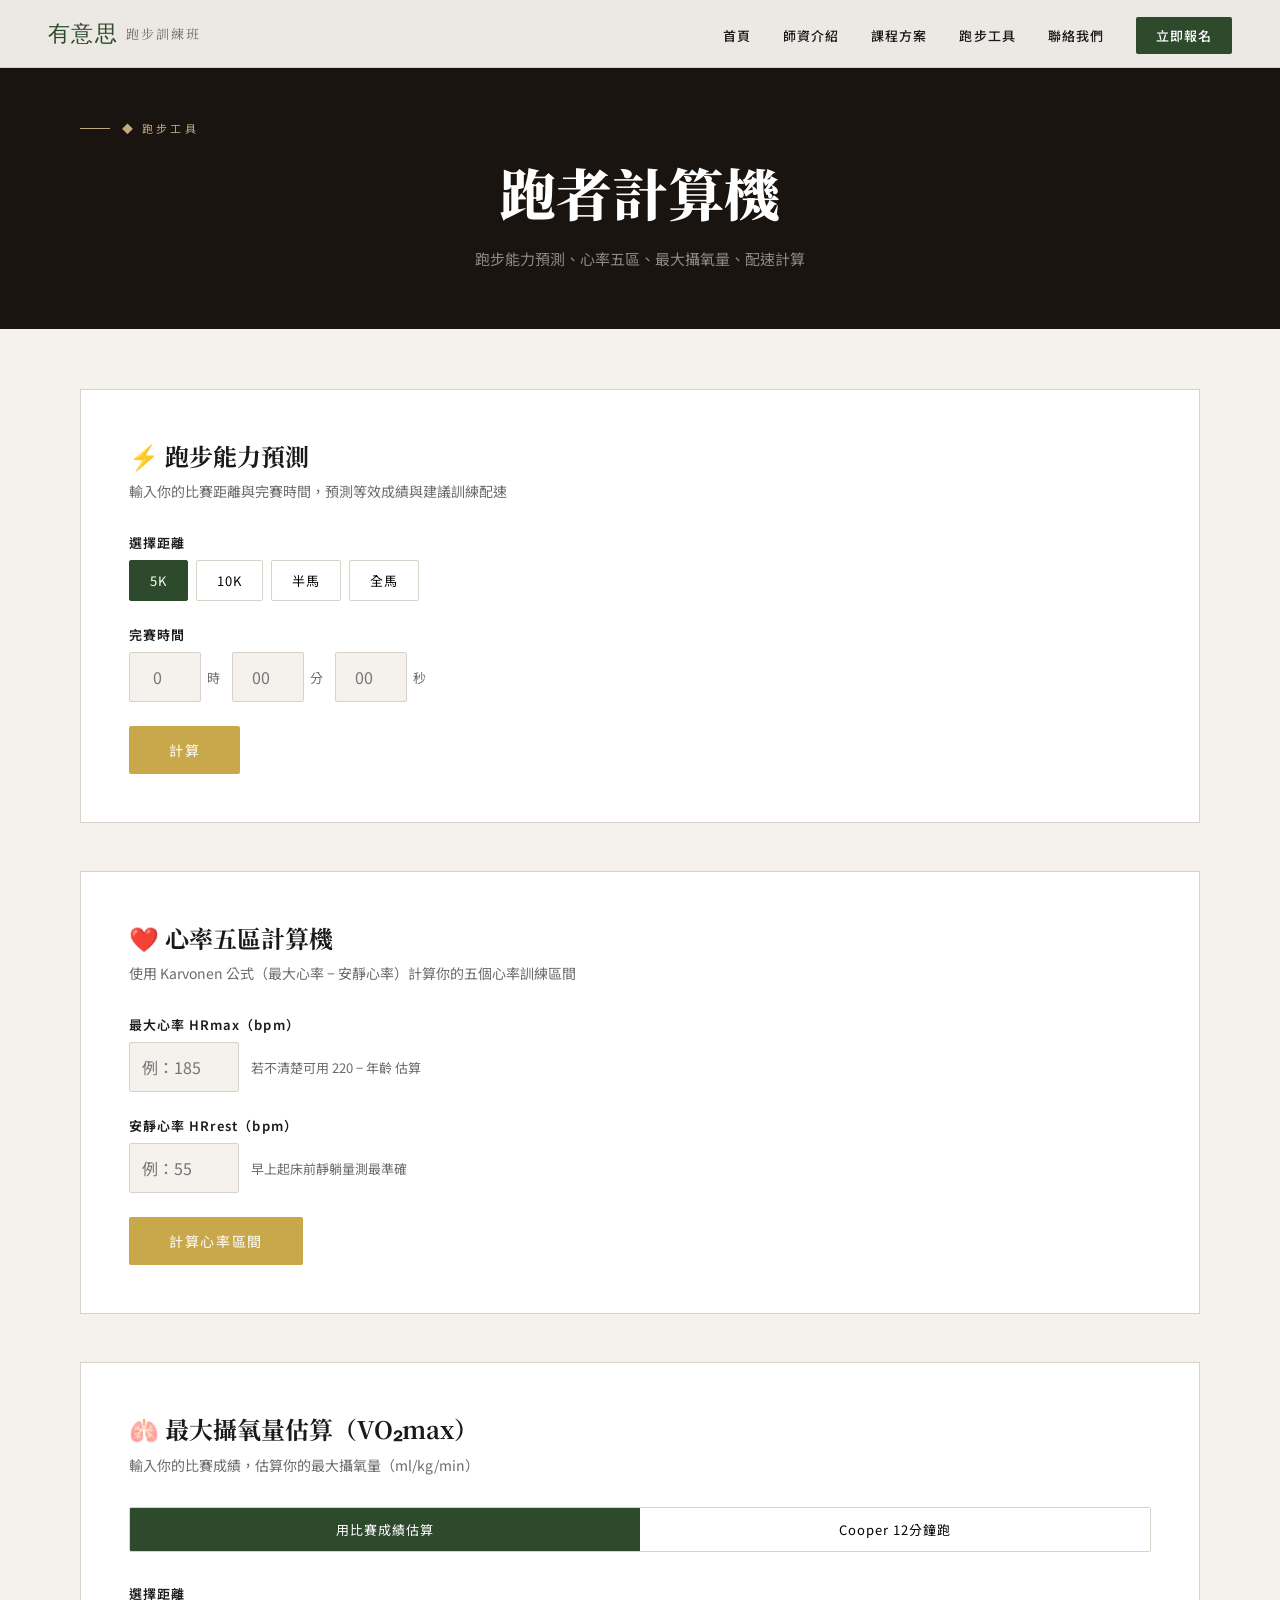
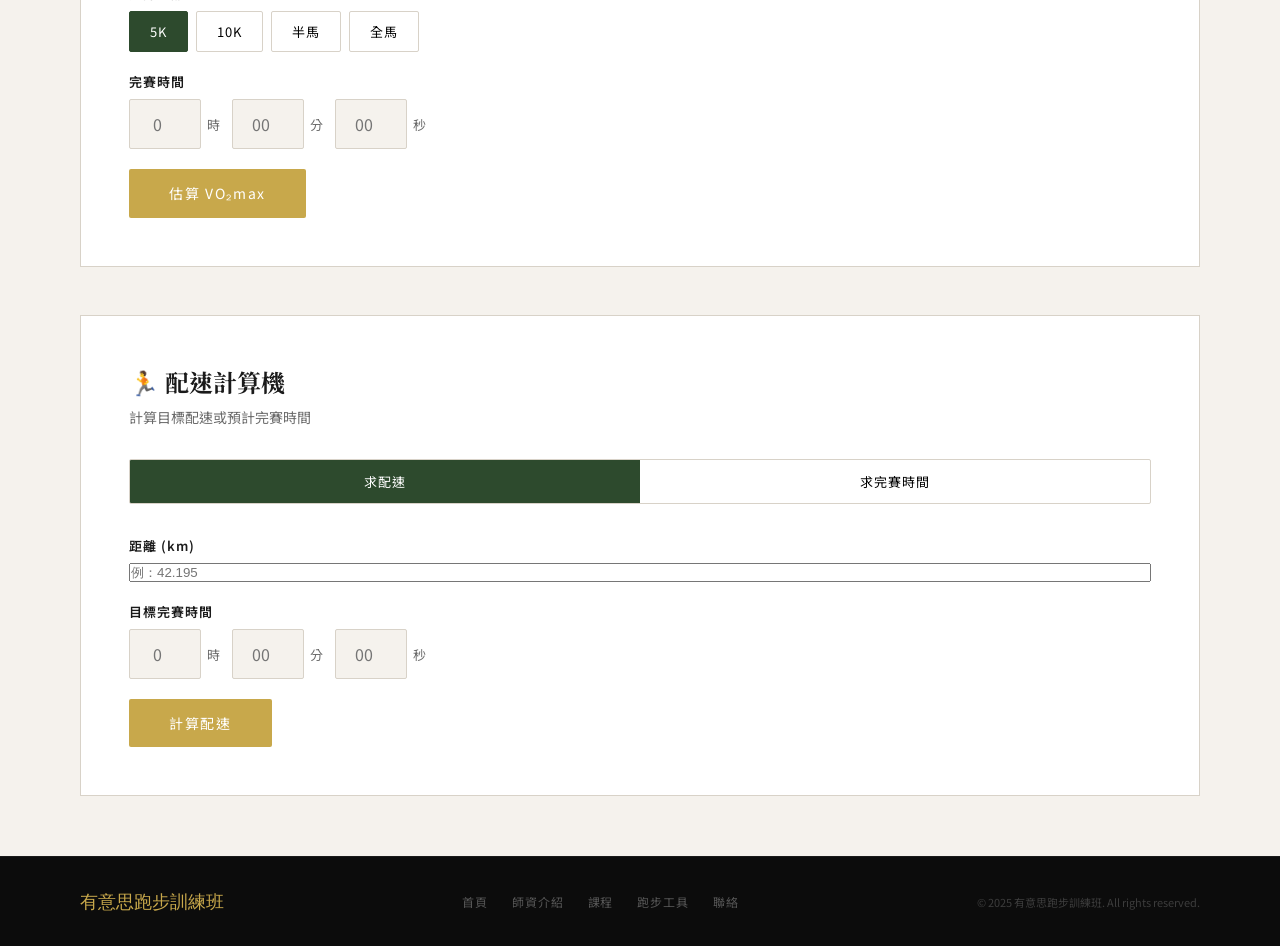
==== commit 5a58edc5: "Add files via upload" ====
--- a/calculator.html
+++ b/calculator.html
@@ -3,36 +3,37 @@
 <head>
 <meta charset="UTF-8">
 <meta name="viewport" content="width=device-width, initial-scale=1.0">
-<title>配速計算機 - 有意思跑步訓練班</title>
+<title>跑步工具 - 有意思跑步訓練班</title>
 <link rel="stylesheet" href="css/style.css">
 <link href="https://fonts.googleapis.com/css2?family=Noto+Serif+TC:wght@400;700;900&family=Noto+Sans+TC:wght@300;400;500;700&family=DM+Serif+Display&display=swap" rel="stylesheet">
 </head>
 <body>
 
 <nav id="navbar">
-  <a href="index.html" class="nav-logo">有意思 <span>跑步</span></a>
+  <a href="index.html" class="nav-logo">有意思 <span>跑步訓練班</span></a>
   <button class="hamburger" id="hamburger">&#9776;</button>
   <ul class="nav-links" id="nav-links">
     <li><a href="index.html">首頁</a></li>
-    <li><a href="courses.html">所有課程</a></li>
-    <li><a href="calculator.html">配速計算</a></li>
+    <li><a href="coaches.html">師資介紹</a></li>
+    <li><a href="courses.html">課程方案</a></li>
+    <li><a href="calculator.html">跑步工具</a></li>
     <li><a href="contact.html">聯絡我們</a></li>
     <li><a href="courses.html" class="nav-cta">立即報名</a></li>
   </ul>
 </nav>
 
-<div class="page-header">
-  <div class="section-label light">工具</div>
+<div class="page-header" style="background:#1a1410;">
+  <div class="section-label light">◆ 跑步工具</div>
   <h1 class="page-title">跑者計算機</h1>
-  <p class="page-sub">輸入你的成績，預測等效配速與訓練區間</p>
+  <p class="page-sub">跑步能力預測、心率五區、最大攝氧量、配速計算</p>
 </div>
 
 <section class="calc-section">
-  <!-- VDOT Calculator -->
+
+  <!-- 跑步能力預測 -->
   <div class="calc-card reveal">
-    <h2 class="calc-title">⚡ VDOT 跑步能力預測</h2>
-    <p class="calc-sub">輸入你的比賽距離與完賽時間，預測你在其他距離的等效成績</p>
-
+    <h2 class="calc-title">⚡ 跑步能力預測</h2>
+    <p class="calc-sub">輸入你的比賽距離與完賽時間，預測等效成績與建議訓練配速</p>
     <div class="calc-form">
       <div class="form-row">
         <label>選擇距離</label>
@@ -46,32 +47,22 @@
       <div class="form-row">
         <label>完賽時間</label>
         <div class="time-inputs">
-          <div class="time-input-wrap">
-            <input type="number" id="hours" min="0" max="9" placeholder="0" />
-            <span>時</span>
-          </div>
-          <div class="time-input-wrap">
-            <input type="number" id="minutes" min="0" max="59" placeholder="00" />
-            <span>分</span>
-          </div>
-          <div class="time-input-wrap">
-            <input type="number" id="seconds" min="0" max="59" placeholder="00" />
-            <span>秒</span>
-          </div>
-        </div>
-      </div>
-      <button class="btn-primary calc-btn" onclick="calcVDOT()">計算</button>
-    </div>
-
+          <div class="time-input-wrap"><input type="number" id="hours" min="0" max="9" placeholder="0"/><span>時</span></div>
+          <div class="time-input-wrap"><input type="number" id="minutes" min="0" max="59" placeholder="00"/><span>分</span></div>
+          <div class="time-input-wrap"><input type="number" id="seconds" min="0" max="59" placeholder="00"/><span>秒</span></div>
+        </div>
+      </div>
+      <button class="btn-primary calc-btn" style="background:#c8a84b;" onclick="calcVDOT()">計算</button>
+    </div>
     <div id="vdot-result" class="calc-result hidden">
       <div class="result-header">
         <div class="result-vdot">
-          <div class="result-label">VDOT</div>
-          <div class="result-num" id="vdot-value">—</div>
+          <div class="result-label">跑步能力值</div>
+          <div class="result-num" id="vdot-value" style="color:#c8a84b;">—</div>
         </div>
         <div class="result-pace">
           <div class="result-label">平均配速</div>
-          <div class="result-num" id="avg-pace">—</div>
+          <div class="result-num" id="avg-pace" style="color:#c8a84b;">—</div>
         </div>
       </div>
       <h3 style="margin:32px 0 16px;font-family:'Noto Serif TC',serif;">等效成績預測</h3>
@@ -81,272 +72,309 @@
     </div>
   </div>
 
-  <!-- Pace Calculator -->
+  <!-- 心率五區 -->
+  <div class="calc-card reveal">
+    <h2 class="calc-title">❤️ 心率五區計算機</h2>
+    <p class="calc-sub">使用 Karvonen 公式（最大心率 − 安靜心率）計算你的五個心率訓練區間</p>
+    <div class="calc-form">
+      <div class="form-row">
+        <label>最大心率 HRmax（bpm）</label>
+        <div style="display:flex;align-items:center;gap:12px;flex-wrap:wrap;">
+          <input type="number" id="max-hr" placeholder="例：185" style="width:110px;padding:12px;border:1.5px solid var(--border);background:var(--off-white);border-radius:2px;font-size:16px;font-family:'Noto Sans TC',sans-serif;" />
+          <span style="font-size:13px;color:var(--muted);">若不清楚可用 220 − 年齡 估算</span>
+        </div>
+      </div>
+      <div class="form-row">
+        <label>安靜心率 HRrest（bpm）</label>
+        <div style="display:flex;align-items:center;gap:12px;flex-wrap:wrap;">
+          <input type="number" id="rest-hr" placeholder="例：55" style="width:110px;padding:12px;border:1.5px solid var(--border);background:var(--off-white);border-radius:2px;font-size:16px;font-family:'Noto Sans TC',sans-serif;" />
+          <span style="font-size:13px;color:var(--muted);">早上起床前靜躺量測最準確</span>
+        </div>
+      </div>
+      <button class="btn-primary calc-btn" style="background:#c8a84b;" onclick="calcHRZones()">計算心率區間</button>
+    </div>
+    <div id="hr-result-wrap" class="hidden" style="margin-top:32px;padding-top:32px;border-top:1px solid var(--border);">
+      <div id="hr-formula" style="font-size:13px;color:var(--muted);margin-bottom:20px;padding:12px;background:var(--cream);"></div>
+      <div id="hr-zone-result"></div>
+    </div>
+  </div>
+
+  <!-- 最大攝氧量 -->
+  <div class="calc-card reveal">
+    <h2 class="calc-title">🫁 最大攝氧量估算（VO₂max）</h2>
+    <p class="calc-sub">輸入你的比賽成績，估算你的最大攝氧量（ml/kg/min）</p>
+    <div class="tab-btns">
+      <button class="tab-btn active" onclick="switchVo2Tab('race')">用比賽成績估算</button>
+      <button class="tab-btn" onclick="switchVo2Tab('cooper')">Cooper 12分鐘跑</button>
+    </div>
+    <!-- 比賽成績估算 -->
+    <div id="vo2-tab-race" class="tab-content">
+      <div class="form-row">
+        <label>選擇距離</label>
+        <div class="distance-btns">
+          <button class="dist-btn active" data-dist2="5" onclick="setVo2Dist(this,5)">5K</button>
+          <button class="dist-btn" data-dist2="10" onclick="setVo2Dist(this,10)">10K</button>
+          <button class="dist-btn" data-dist2="21.0975" onclick="setVo2Dist(this,21.0975)">半馬</button>
+          <button class="dist-btn" data-dist2="42.195" onclick="setVo2Dist(this,42.195)">全馬</button>
+        </div>
+      </div>
+      <div class="form-row">
+        <label>完賽時間</label>
+        <div class="time-inputs">
+          <div class="time-input-wrap"><input type="number" id="vo2-h" placeholder="0" min="0"/><span>時</span></div>
+          <div class="time-input-wrap"><input type="number" id="vo2-m" placeholder="00" min="0" max="59"/><span>分</span></div>
+          <div class="time-input-wrap"><input type="number" id="vo2-s" placeholder="00" min="0" max="59"/><span>秒</span></div>
+        </div>
+      </div>
+      <button class="btn-primary calc-btn" style="background:#c8a84b;" onclick="calcVo2Race()">估算 VO₂max</button>
+    </div>
+    <!-- Cooper -->
+    <div id="vo2-tab-cooper" class="tab-content hidden">
+      <div class="form-row">
+        <label>12 分鐘內跑了多少公尺？</label>
+        <div style="display:flex;align-items:center;gap:12px;">
+          <input type="number" id="cooper-dist" placeholder="例：2800" style="width:140px;padding:12px;border:1.5px solid var(--border);background:var(--off-white);border-radius:2px;font-size:16px;font-family:'Noto Sans TC',sans-serif;" />
+          <span style="font-size:13px;color:var(--muted);">公尺</span>
+        </div>
+      </div>
+      <button class="btn-primary calc-btn" style="background:#c8a84b;" onclick="calcVo2Cooper()">估算 VO₂max</button>
+    </div>
+    <div id="vo2-result" class="hidden" style="margin-top:24px;">
+      <div style="display:flex;gap:40px;align-items:flex-end;padding:24px;background:var(--off-white);border-left:3px solid #c8a84b;">
+        <div>
+          <div style="font-size:11px;letter-spacing:0.15em;color:var(--muted);text-transform:uppercase;margin-bottom:6px;">估算 VO₂max</div>
+          <div id="vo2-value" style="font-family:'DM Serif Display',serif;font-size:52px;color:#c8a84b;line-height:1;"></div>
+          <div style="font-size:13px;color:var(--muted);margin-top:4px;">ml / kg / min</div>
+        </div>
+        <div id="vo2-level" style="font-size:14px;color:var(--muted);max-width:260px;line-height:1.8;"></div>
+      </div>
+      <div id="vo2-table" style="margin-top:16px;"></div>
+    </div>
+  </div>
+
+  <!-- 配速計算 -->
   <div class="calc-card reveal">
     <h2 class="calc-title">🏃 配速計算機</h2>
-    <p class="calc-sub">計算目標配速、完賽時間或距離</p>
-
+    <p class="calc-sub">計算目標配速或預計完賽時間</p>
     <div class="tab-btns">
       <button class="tab-btn active" onclick="switchTab('pace')">求配速</button>
       <button class="tab-btn" onclick="switchTab('time')">求完賽時間</button>
     </div>
-
-    <!-- Tab: 求配速 -->
     <div id="tab-pace" class="tab-content">
-      <div class="form-row">
-        <label>距離 (km)</label>
-        <input type="number" id="p-dist" placeholder="例：42.195" step="0.001" />
-      </div>
+      <div class="form-row"><label>距離 (km)</label><input type="number" id="p-dist" placeholder="例：42.195" step="0.001"/></div>
       <div class="form-row">
         <label>目標完賽時間</label>
         <div class="time-inputs">
-          <div class="time-input-wrap"><input type="number" id="p-h" placeholder="0" min="0" /><span>時</span></div>
-          <div class="time-input-wrap"><input type="number" id="p-m" placeholder="00" min="0" max="59" /><span>分</span></div>
-          <div class="time-input-wrap"><input type="number" id="p-s" placeholder="00" min="0" max="59" /><span>秒</span></div>
-        </div>
-      </div>
-      <button class="btn-primary calc-btn" onclick="calcPace()">計算配速</button>
-      <div id="pace-result" class="simple-result hidden">
-        目標配速：<strong id="pace-output"></strong>
-      </div>
-    </div>
-
-    <!-- Tab: 求完賽時間 -->
+          <div class="time-input-wrap"><input type="number" id="p-h" placeholder="0" min="0"/><span>時</span></div>
+          <div class="time-input-wrap"><input type="number" id="p-m" placeholder="00" min="0" max="59"/><span>分</span></div>
+          <div class="time-input-wrap"><input type="number" id="p-s" placeholder="00" min="0" max="59"/><span>秒</span></div>
+        </div>
+      </div>
+      <button class="btn-primary calc-btn" style="background:#c8a84b;" onclick="calcPace()">計算配速</button>
+      <div id="pace-result" class="simple-result hidden">目標配速：<strong id="pace-output"></strong></div>
+    </div>
     <div id="tab-time" class="tab-content hidden">
-      <div class="form-row">
-        <label>距離 (km)</label>
-        <input type="number" id="t-dist" placeholder="例：42.195" step="0.001" />
-      </div>
+      <div class="form-row"><label>距離 (km)</label><input type="number" id="t-dist" placeholder="例：42.195" step="0.001"/></div>
       <div class="form-row">
         <label>目標配速 (分:秒 / km)</label>
         <div class="time-inputs">
-          <div class="time-input-wrap"><input type="number" id="t-m" placeholder="05" min="0" /><span>分</span></div>
-          <div class="time-input-wrap"><input type="number" id="t-s" placeholder="30" min="0" max="59" /><span>秒</span></div>
-        </div>
-      </div>
-      <button class="btn-primary calc-btn" onclick="calcTime()">計算完賽時間</button>
-      <div id="time-result" class="simple-result hidden">
-        預計完賽時間：<strong id="time-output"></strong>
-      </div>
-    </div>
-  </div>
-
-  <!-- Heart Rate Zone Calculator -->
-  <div class="calc-card reveal">
-    <h2 class="calc-title">❤️ 心率五區計算機</h2>
-    <p class="calc-sub">使用 Karvonen 公式（最大心率 - 安靜心率）計算你的五個心率訓練區間</p>
-    <div class="calc-form">
-      <div class="form-row">
-        <label>最大心率 (HRmax)</label>
-        <div style="display:flex;align-items:center;gap:12px;">
-          <input type="number" id="max-hr" placeholder="例：185" style="width:120px;padding:12px;border:1.5px solid var(--border);background:var(--off-white);border-radius:2px;font-size:16px;" />
-          <span style="font-size:13px;color:var(--muted)">bpm　　若不清楚可用 220 - 年齡 估算</span>
-        </div>
-      </div>
-      <div class="form-row">
-        <label>安靜心率 (HRrest)</label>
-        <div style="display:flex;align-items:center;gap:12px;">
-          <input type="number" id="rest-hr" placeholder="例：55" style="width:120px;padding:12px;border:1.5px solid var(--border);background:var(--off-white);border-radius:2px;font-size:16px;" />
-          <span style="font-size:13px;color:var(--muted)">bpm　　早上起床前靜躺量測最準確</span>
-        </div>
-      </div>
-      <button class="btn-primary calc-btn" onclick="calcHRZones()" style="background:#c8a84b;">計算心率區間</button>
-    </div>
-    <div id="hr-result-wrap" class="hidden" style="margin-top:32px;padding-top:32px;border-top:1px solid var(--border);">
-      <div id="hr-formula" style="font-size:13px;color:var(--muted);margin-bottom:20px;"></div>
-      <div id="hr-zone-result"></div>
-    </div>
-  </div>
+          <div class="time-input-wrap"><input type="number" id="t-m" placeholder="05" min="0"/><span>分</span></div>
+          <div class="time-input-wrap"><input type="number" id="t-s" placeholder="30" min="0" max="59"/><span>秒</span></div>
+        </div>
+      </div>
+      <button class="btn-primary calc-btn" style="background:#c8a84b;" onclick="calcTime()">計算完賽時間</button>
+      <div id="time-result" class="simple-result hidden">預計完賽時間：<strong id="time-output"></strong></div>
+    </div>
+  </div>
+
 </section>
 
 <footer>
   <div class="footer-inner">
-    <div class="footer-brand">有意思跑步訓練班</div>
+    <div class="footer-brand" style="color:#c8a84b;">有意思跑步訓練班</div>
     <div class="footer-links-group">
       <a href="index.html">首頁</a>
+      <a href="coaches.html">師資介紹</a>
       <a href="courses.html">課程</a>
-      <a href="calculator.html">配速計算</a>
+      <a href="calculator.html">跑步工具</a>
       <a href="contact.html">聯絡</a>
     </div>
-    <div class="footer-copy">© 2025 有意思. All rights reserved.</div>
+    <div class="footer-copy">© 2025 有意思跑步訓練班. All rights reserved.</div>
   </div>
 </footer>
 
 <script src="js/main.js"></script>
 <script>
-// ── VDOT Logic ──
+// ── 跑步能力預測 ──
 let selectedDist = 5;
-document.querySelectorAll('.dist-btn').forEach(btn => {
+document.querySelectorAll('.dist-btn[data-dist]').forEach(btn => {
   btn.addEventListener('click', () => {
-    document.querySelectorAll('.dist-btn').forEach(b => b.classList.remove('active'));
+    document.querySelectorAll('.dist-btn[data-dist]').forEach(b => b.classList.remove('active'));
     btn.classList.add('active');
     selectedDist = parseFloat(btn.dataset.dist);
   });
 });
 
 function calcVDOT() {
-  const h = parseInt(document.getElementById('hours').value) || 0;
-  const m = parseInt(document.getElementById('minutes').value) || 0;
-  const s = parseInt(document.getElementById('seconds').value) || 0;
-  const totalSec = h * 3600 + m * 60 + s;
-  if (totalSec === 0) { alert('請輸入完賽時間'); return; }
-
-  const dist = selectedDist * 1000; // meters
-  const t = totalSec / 60; // minutes
-
-  // Jack Daniels VDOT formula
-  const vo2 = (-4.60 + 0.182258 * (dist / t) + 0.000104 * Math.pow(dist / t, 2));
-  const pct  = (0.8 + 0.1894393 * Math.exp(-0.012778 * t) + 0.2989558 * Math.exp(-0.1932605 * t));
-  const vdot = Math.round(vo2 / pct * 10) / 10;
-
+  const h = parseInt(document.getElementById('hours').value)||0;
+  const m = parseInt(document.getElementById('minutes').value)||0;
+  const s = parseInt(document.getElementById('seconds').value)||0;
+  const totalSec = h*3600+m*60+s;
+  if (!totalSec) { alert('請輸入完賽時間'); return; }
+  const dist = selectedDist*1000, t = totalSec/60;
+  const vo2 = (-4.60+0.182258*(dist/t)+0.000104*Math.pow(dist/t,2));
+  const pct  = (0.8+0.1894393*Math.exp(-0.012778*t)+0.2989558*Math.exp(-0.1932605*t));
+  const vdot = Math.round(vo2/pct*10)/10;
   document.getElementById('vdot-value').textContent = vdot.toFixed(1);
-  const pacePerKm = totalSec / (selectedDist);
-  document.getElementById('avg-pace').textContent = formatPace(pacePerKm) + '/km';
-
-  // Equivalent races
-  const races = [
-    { name: '1500m', dist: 1.5 },
-    { name: '3000m', dist: 3 },
-    { name: '5K', dist: 5 },
-    { name: '10K', dist: 10 },
-    { name: '半馬', dist: 21.0975 },
-    { name: '全馬', dist: 42.195 },
+  const pacePerKm = totalSec/selectedDist;
+  document.getElementById('avg-pace').textContent = formatPace(pacePerKm)+'/km';
+  const races = [{name:'1500m',dist:1.5},{name:'3000m',dist:3},{name:'5K',dist:5},{name:'10K',dist:10},{name:'半馬',dist:21.0975},{name:'全馬',dist:42.195}];
+  const equivGrid = document.getElementById('equiv-grid');
+  equivGrid.innerHTML='';
+  races.forEach(r => {
+    const predSec = predictTime(vdot,r.dist);
+    const el = document.createElement('div'); el.className='equiv-item';
+    el.innerHTML=`<div class="equiv-dist">${r.name}</div><div class="equiv-time">${formatTime(predSec)}</div><div class="equiv-pace">${formatPace(predSec/r.dist)}/km</div>`;
+    equivGrid.appendChild(el);
+  });
+  const zones = [
+    {name:'E 輕鬆跑',pct:[0.59,0.74],desc:'日常有氧基礎'},
+    {name:'M 馬拉松配速',pct:[0.75,0.84],desc:'馬拉松比賽配速'},
+    {name:'T 節奏跑',pct:[0.83,0.88],desc:'提升乳酸閾值'},
+    {name:'I 間歇跑',pct:[0.95,1.00],desc:'提升最大攝氧量'},
+    {name:'R 重複跑',pct:[1.05,1.15],desc:'提升跑步經濟性'},
   ];
-
-  const equivGrid = document.getElementById('equiv-grid');
-  equivGrid.innerHTML = '';
-  races.forEach(r => {
-    const predSec = predictTime(vdot, r.dist);
-    const el = document.createElement('div');
-    el.className = 'equiv-item';
-    el.innerHTML = `<div class="equiv-dist">${r.name}</div><div class="equiv-time">${formatTime(predSec)}</div><div class="equiv-pace">${formatPace(predSec / r.dist)}/km</div>`;
-    equivGrid.appendChild(el);
-  });
-
-  // Training zones (Jack Daniels)
-  const zones = [
-    { name: 'E 輕鬆跑', pct: [0.59, 0.74], desc: '日常有氧基礎訓練' },
-    { name: 'M 馬拉松配速', pct: [0.75, 0.84], desc: '馬拉松比賽配速練習' },
-    { name: 'T 節奏跑', pct: [0.83, 0.88], desc: '提升乳酸閾值' },
-    { name: 'I 間歇跑', pct: [0.95, 1.00], desc: '提升最大攝氧量' },
-    { name: 'R 重複跑', pct: [1.05, 1.15], desc: '提升跑步經濟性' },
-  ];
-
-  const zoneEl = document.getElementById('training-zones');
-  zoneEl.innerHTML = '';
-  const maxPace = pacePerKm;
+  const zoneEl = document.getElementById('training-zones'); zoneEl.innerHTML='';
   zones.forEach(z => {
-    const fastPace = maxPace / z.pct[1];
-    const slowPace = maxPace / z.pct[0];
-    const el = document.createElement('div');
-    el.className = 'zone-item';
-    el.innerHTML = `
-      <div class="zone-name">${z.name}</div>
-      <div class="zone-pace">${formatPace(fastPace)} – ${formatPace(slowPace)} /km</div>
-      <div class="zone-desc">${z.desc}</div>`;
+    const fp=pacePerKm/z.pct[1], sp=pacePerKm/z.pct[0];
+    const el=document.createElement('div'); el.className='zone-item';
+    el.innerHTML=`<div class="zone-name">${z.name}</div><div class="zone-pace">${formatPace(fp)} – ${formatPace(sp)} /km</div><div class="zone-desc">${z.desc}</div>`;
     zoneEl.appendChild(el);
   });
-
   document.getElementById('vdot-result').classList.remove('hidden');
 }
 
-function predictTime(vdot, dist) {
-  // Approximate: iterate to find time T where VDOT matches
-  const d = dist * 1000;
-  let lo = 60, hi = 36000, mid;
-  for (let i = 0; i < 50; i++) {
-    mid = (lo + hi) / 2;
-    const t = mid / 60;
-    const v2 = (-4.60 + 0.182258 * (d / t) + 0.000104 * Math.pow(d / t, 2));
-    const p  = (0.8 + 0.1894393 * Math.exp(-0.012778 * t) + 0.2989558 * Math.exp(-0.1932605 * t));
-    const v = v2 / p;
-    if (v > vdot) lo = mid; else hi = mid;
+function predictTime(vdot,dist) {
+  const d=dist*1000; let lo=60,hi=36000,mid;
+  for(let i=0;i<50;i++){
+    mid=(lo+hi)/2; const t=mid/60;
+    const v2=(-4.60+0.182258*(d/t)+0.000104*Math.pow(d/t,2));
+    const p=(0.8+0.1894393*Math.exp(-0.012778*t)+0.2989558*Math.exp(-0.1932605*t));
+    if(v2/p>vdot) lo=mid; else hi=mid;
   }
   return Math.round(mid);
 }
 
-function formatTime(sec) {
-  const h = Math.floor(sec / 3600);
-  const m = Math.floor((sec % 3600) / 60);
-  const s = Math.floor(sec % 60);
-  if (h > 0) return `${h}:${String(m).padStart(2,'0')}:${String(s).padStart(2,'0')}`;
-  return `${m}:${String(s).padStart(2,'0')}`;
-}
-
-function formatPace(secPerKm) {
-  const m = Math.floor(secPerKm / 60);
-  const s = Math.floor(secPerKm % 60);
-  return `${m}'${String(s).padStart(2,'0')}"`;
-}
-
-// ── Pace Calculator ──
+function formatTime(sec){const h=Math.floor(sec/3600),m=Math.floor((sec%3600)/60),s=Math.floor(sec%60);return h>0?`${h}:${String(m).padStart(2,'0')}:${String(s).padStart(2,'0')}`:`${m}:${String(s).padStart(2,'0')}`;}
+function formatPace(spm){const m=Math.floor(spm/60),s=Math.floor(spm%60);return`${m}'${String(s).padStart(2,'0')}"` ;}
+
+// ── 心率五區 ──
+function calcHRZones() {
+  const maxHR=parseInt(document.getElementById('max-hr').value);
+  const restHR=parseInt(document.getElementById('rest-hr').value);
+  if(!maxHR||!restHR||maxHR<=restHR){alert('請確認最大心率大於安靜心率');return;}
+  const hrr=maxHR-restHR;
+  const zones=[
+    {name:'Zone 1',label:'恢復 / 輕鬆跑',pct:[0.50,0.60],color:'#4CAF50',desc:'暖身、恢復，感覺非常輕鬆，可輕鬆說話'},
+    {name:'Zone 2',label:'有氧基礎',pct:[0.60,0.70],color:'#8BC34A',desc:'建立有氧基礎，可說話但稍微喘氣'},
+    {name:'Zone 3',label:'節奏跑',pct:[0.70,0.80],color:'#FFC107',desc:'馬拉松配速區，說話困難但尚可'},
+    {name:'Zone 4',label:'乳酸閾值',pct:[0.80,0.90],color:'#FF9800',desc:'提升乳酸閾值，說話非常困難'},
+    {name:'Zone 5',label:'最大攝氧量',pct:[0.90,1.00],color:'#F44336',desc:'全力衝刺，無法說話，短時間維持'},
+  ];
+  document.getElementById('hr-formula').innerHTML=`<strong>心率儲備 (HRR)</strong> = 最大心率 ${maxHR} − 安靜心率 ${restHR} = <strong>${hrr} bpm</strong>`;
+  let html='';
+  zones.forEach(z=>{
+    const low=Math.round(z.pct[0]*hrr+restHR), high=Math.round(z.pct[1]*hrr+restHR);
+    html+=`<div class="hr-zone-item"><div class="hz-color" style="background:${z.color}"></div><div class="hz-main"><div class="hz-name">${z.name} <span class="hz-label">${z.label}</span></div><div class="hz-bpm">${low} – ${high} <span>bpm</span></div><div class="hz-desc">${z.desc}</div></div><div class="hz-pct">${Math.round(z.pct[0]*100)}–${Math.round(z.pct[1]*100)}%</div></div>`;
+  });
+  document.getElementById('hr-zone-result').innerHTML=html;
+  document.getElementById('hr-result-wrap').classList.remove('hidden');
+}
+
+// ── VO2max ──
+let vo2Dist = 5;
+function setVo2Dist(btn, dist) {
+  document.querySelectorAll('#vo2-tab-race .dist-btn').forEach(b=>b.classList.remove('active'));
+  btn.classList.add('active'); vo2Dist=dist;
+}
+function switchVo2Tab(tab) {
+  document.querySelectorAll('.tab-btn').forEach((b,i)=>{
+    if(tab==='race') b.classList.toggle('active',i===0);
+    else b.classList.toggle('active',i===1);
+  });
+  document.getElementById('vo2-tab-race').classList.toggle('hidden',tab!=='race');
+  document.getElementById('vo2-tab-cooper').classList.toggle('hidden',tab!=='cooper');
+  document.getElementById('vo2-result').classList.add('hidden');
+}
+function getVo2Level(vo2) {
+  if(vo2>=60) return{level:'優秀',desc:'屬於競技級跑者水平，可挑戰菁英賽事'};
+  if(vo2>=52) return{level:'很好',desc:'高於一般人，具備完成半馬全馬的良好基礎'};
+  if(vo2>=44) return{level:'良好',desc:'健康活躍水平，適合參加一般路跑賽事'};
+  if(vo2>=36) return{level:'普通',desc:'一般健康水平，透過訓練可以大幅提升'};
+  return{level:'待提升',desc:'建議從有氧基礎訓練開始，逐步提升心肺能力'};
+}
+function showVo2Result(vo2) {
+  document.getElementById('vo2-value').textContent=vo2.toFixed(1);
+  const lv=getVo2Level(vo2);
+  document.getElementById('vo2-level').innerHTML=`<strong style="color:#c8a84b;font-size:18px;">${lv.level}</strong><br>${lv.desc}`;
+  const ref=[
+    {group:'競技選手（男）',range:'60+'},
+    {group:'競技選手（女）',range:'50+'},
+    {group:'很好（一般男性）',range:'52–59'},
+    {group:'很好（一般女性）',range:'44–51'},
+    {group:'良好',range:'44–52'},
+    {group:'普通',range:'36–44'},
+  ];
+  let t='<table style="width:100%;border-collapse:collapse;font-size:13px;margin-top:8px;">';
+  t+='<tr style="background:var(--cream);"><th style="padding:8px 12px;text-align:left;border:1px solid var(--border);">族群</th><th style="padding:8px 12px;text-align:left;border:1px solid var(--border);">VO₂max 參考範圍</th></tr>';
+  ref.forEach(r=>{ t+=`<tr><td style="padding:8px 12px;border:1px solid var(--border);">${r.group}</td><td style="padding:8px 12px;border:1px solid var(--border);">${r.range}</td></tr>`; });
+  t+='</table>';
+  document.getElementById('vo2-table').innerHTML=t;
+  document.getElementById('vo2-result').classList.remove('hidden');
+}
+function calcVo2Race() {
+  const h=parseInt(document.getElementById('vo2-h').value)||0;
+  const m=parseInt(document.getElementById('vo2-m').value)||0;
+  const s=parseInt(document.getElementById('vo2-s').value)||0;
+  const totalSec=h*3600+m*60+s;
+  if(!totalSec){alert('請輸入完賽時間');return;}
+  const dist=vo2Dist*1000, t=totalSec/60;
+  const vo2raw=(-4.60+0.182258*(dist/t)+0.000104*Math.pow(dist/t,2));
+  const pct=(0.8+0.1894393*Math.exp(-0.012778*t)+0.2989558*Math.exp(-0.1932605*t));
+  showVo2Result(vo2raw/pct);
+}
+function calcVo2Cooper() {
+  const d=parseInt(document.getElementById('cooper-dist').value);
+  if(!d){alert('請輸入跑步距離');return;}
+  const vo2=(d-504.9)/44.73;
+  showVo2Result(vo2);
+}
+
+// ── 配速計算 ──
 function switchTab(tab) {
-  document.querySelectorAll('.tab-btn').forEach((b,i) => b.classList.toggle('active', (i===0&&tab==='pace')||(i===1&&tab==='time')));
-  document.getElementById('tab-pace').classList.toggle('hidden', tab !== 'pace');
-  document.getElementById('tab-time').classList.toggle('hidden', tab !== 'time');
-}
-
+  document.querySelectorAll('.tab-btn').forEach((b,i)=>b.classList.toggle('active',(i===0&&tab==='pace')||(i===1&&tab==='time')));
+  document.getElementById('tab-pace').classList.toggle('hidden',tab!=='pace');
+  document.getElementById('tab-time').classList.toggle('hidden',tab!=='time');
+}
 function calcPace() {
-  const dist = parseFloat(document.getElementById('p-dist').value);
-  const h = parseInt(document.getElementById('p-h').value) || 0;
-  const m = parseInt(document.getElementById('p-m').value) || 0;
-  const s = parseInt(document.getElementById('p-s').value) || 0;
-  const totalSec = h * 3600 + m * 60 + s;
-  if (!dist || !totalSec) { alert('請填入距離與時間'); return; }
-  const pacePerKm = totalSec / dist;
-  document.getElementById('pace-output').textContent = formatPace(pacePerKm) + ' / km';
+  const dist=parseFloat(document.getElementById('p-dist').value);
+  const h=parseInt(document.getElementById('p-h').value)||0;
+  const m=parseInt(document.getElementById('p-m').value)||0;
+  const s=parseInt(document.getElementById('p-s').value)||0;
+  const totalSec=h*3600+m*60+s;
+  if(!dist||!totalSec){alert('請填入距離與時間');return;}
+  document.getElementById('pace-output').textContent=formatPace(totalSec/dist)+' / km';
   document.getElementById('pace-result').classList.remove('hidden');
 }
-
 function calcTime() {
-  const dist = parseFloat(document.getElementById('t-dist').value);
-  const pm = parseInt(document.getElementById('t-m').value) || 0;
-  const ps = parseInt(document.getElementById('t-s').value) || 0;
-  const pacePerKm = pm * 60 + ps;
-  if (!dist || !pacePerKm) { alert('請填入距離與配速'); return; }
-  const totalSec = pacePerKm * dist;
-  document.getElementById('time-output').textContent = formatTime(totalSec);
+  const dist=parseFloat(document.getElementById('t-dist').value);
+  const pm=parseInt(document.getElementById('t-m').value)||0;
+  const ps=parseInt(document.getElementById('t-s').value)||0;
+  const pacePerKm=pm*60+ps;
+  if(!dist||!pacePerKm){alert('請填入距離與配速');return;}
+  document.getElementById('time-output').textContent=formatTime(pacePerKm*dist);
   document.getElementById('time-result').classList.remove('hidden');
 }
 </script>
 </body>
 </html>
-<script>
-// ── Heart Rate Zone Calculator (Karvonen) ──
-function calcHRZones() {
-  const maxHR = parseInt(document.getElementById('max-hr').value);
-  const restHR = parseInt(document.getElementById('rest-hr').value);
-  if (!maxHR || !restHR || maxHR <= restHR) {
-    alert('請確認最大心率大於安靜心率'); return;
-  }
-  const hrr = maxHR - restHR; // Heart Rate Reserve
-  const zones = [
-    { name: 'Zone 1', label: '恢復 / 輕鬆跑', pct: [0.50, 0.60], color: '#4CAF50', desc: '暖身、恢復跑，感覺非常輕鬆，可輕鬆說話' },
-    { name: 'Zone 2', label: '有氧基礎', pct: [0.60, 0.70], color: '#8BC34A', desc: '建立有氧基礎，可說話但需稍微喘氣' },
-    { name: 'Zone 3', label: '節奏跑', pct: [0.70, 0.80], color: '#FFC107', desc: '馬拉松配速區，說話困難但尚可' },
-    { name: 'Zone 4', label: '乳酸閾值', pct: [0.80, 0.90], color: '#FF9800', desc: '提升乳酸閾值，說話非常困難' },
-    { name: 'Zone 5', label: '最大攝氧量', pct: [0.90, 1.00], color: '#F44336', desc: '全力衝刺，無法說話，只能短時間維持' },
-  ];
-  let html = '';
-  zones.forEach(z => {
-    const low = Math.round(z.pct[0] * hrr + restHR);
-    const high = Math.round(z.pct[1] * hrr + restHR);
-    const pctLow = Math.round(z.pct[0] * 100);
-    const pctHigh = Math.round(z.pct[1] * 100);
-    html += `
-      <div class="hr-zone-item">
-        <div class="hz-color" style="background:${z.color}"></div>
-        <div class="hz-main">
-          <div class="hz-name">${z.name} <span class="hz-label">${z.label}</span></div>
-          <div class="hz-bpm">${low} – ${high} <span>bpm</span></div>
-          <div class="hz-desc">${z.desc}</div>
-        </div>
-        <div class="hz-pct">${pctLow}–${pctHigh}%</div>
-      </div>`;
-  });
-  document.getElementById('hr-zone-result').innerHTML = html;
-  document.getElementById('hr-result-wrap').classList.remove('hidden');
-  document.getElementById('hr-formula').textContent =
-    `HRR = ${maxHR} - ${restHR} = ${hrr} bpm`;
-}
-</script>
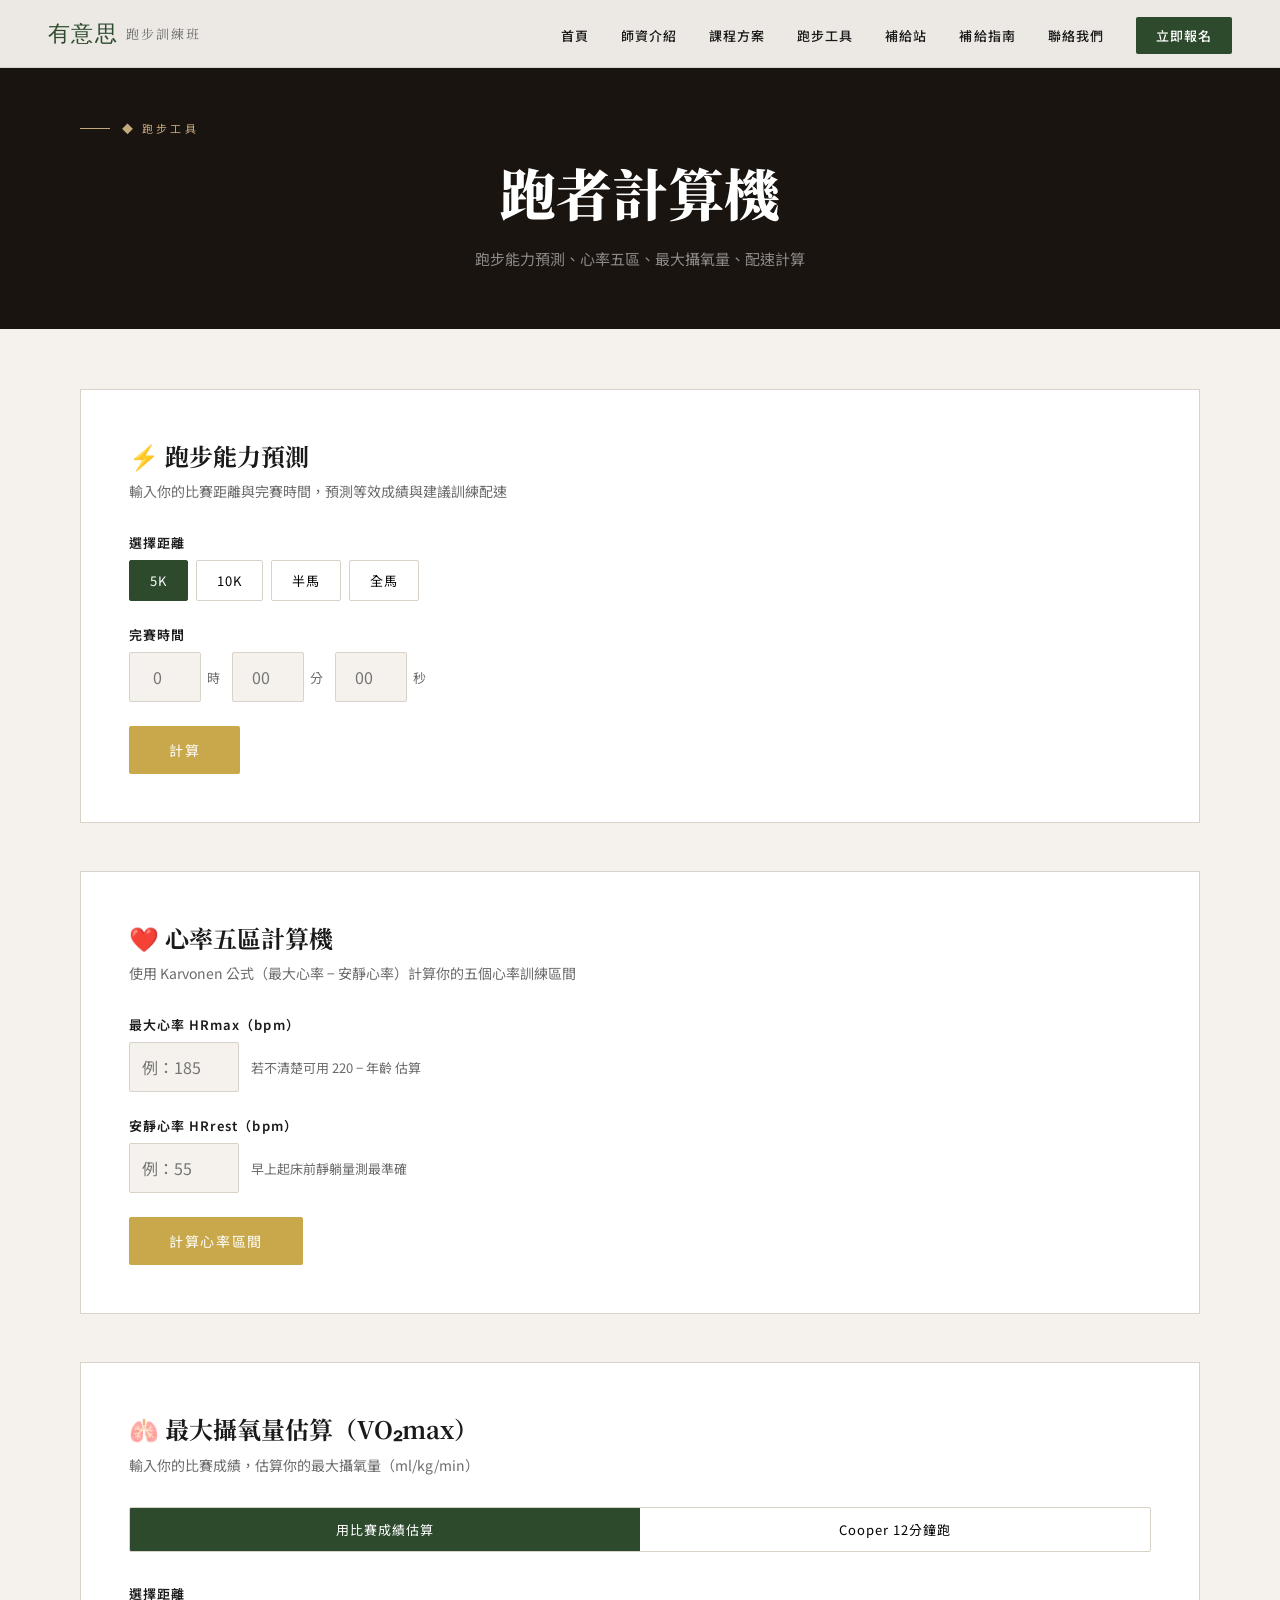
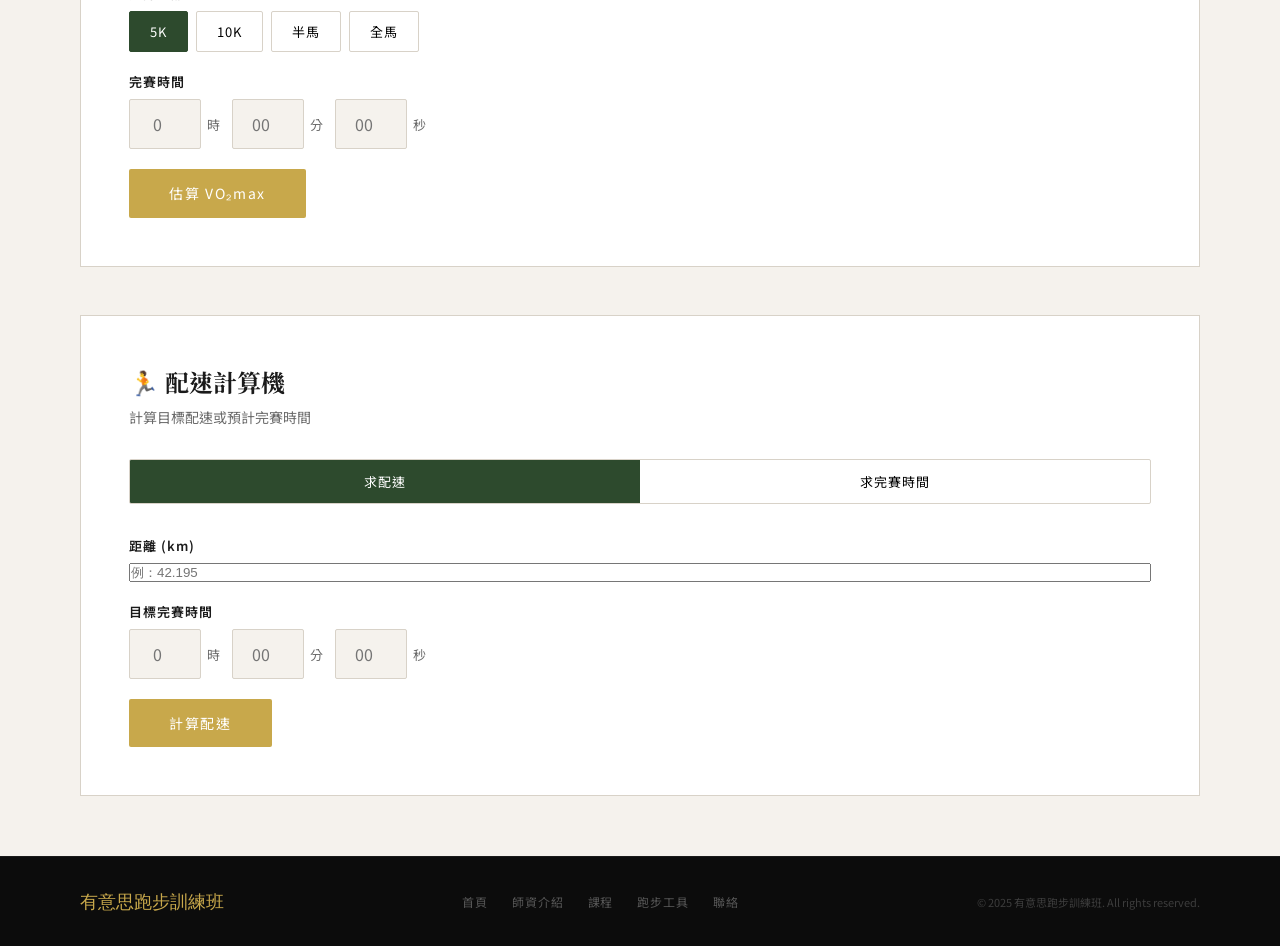
==== commit ca182003: "Add files via upload" ====
--- a/calculator.html
+++ b/calculator.html
@@ -17,6 +17,8 @@
     <li><a href="coaches.html">師資介紹</a></li>
     <li><a href="courses.html">課程方案</a></li>
     <li><a href="calculator.html">跑步工具</a></li>
+    <li><a href="supplement.html">補給站</a></li>
+    <li><a href="nutrition.html">補給指南</a></li>
     <li><a href="contact.html">聯絡我們</a></li>
     <li><a href="courses.html" class="nav-cta">立即報名</a></li>
   </ul>
